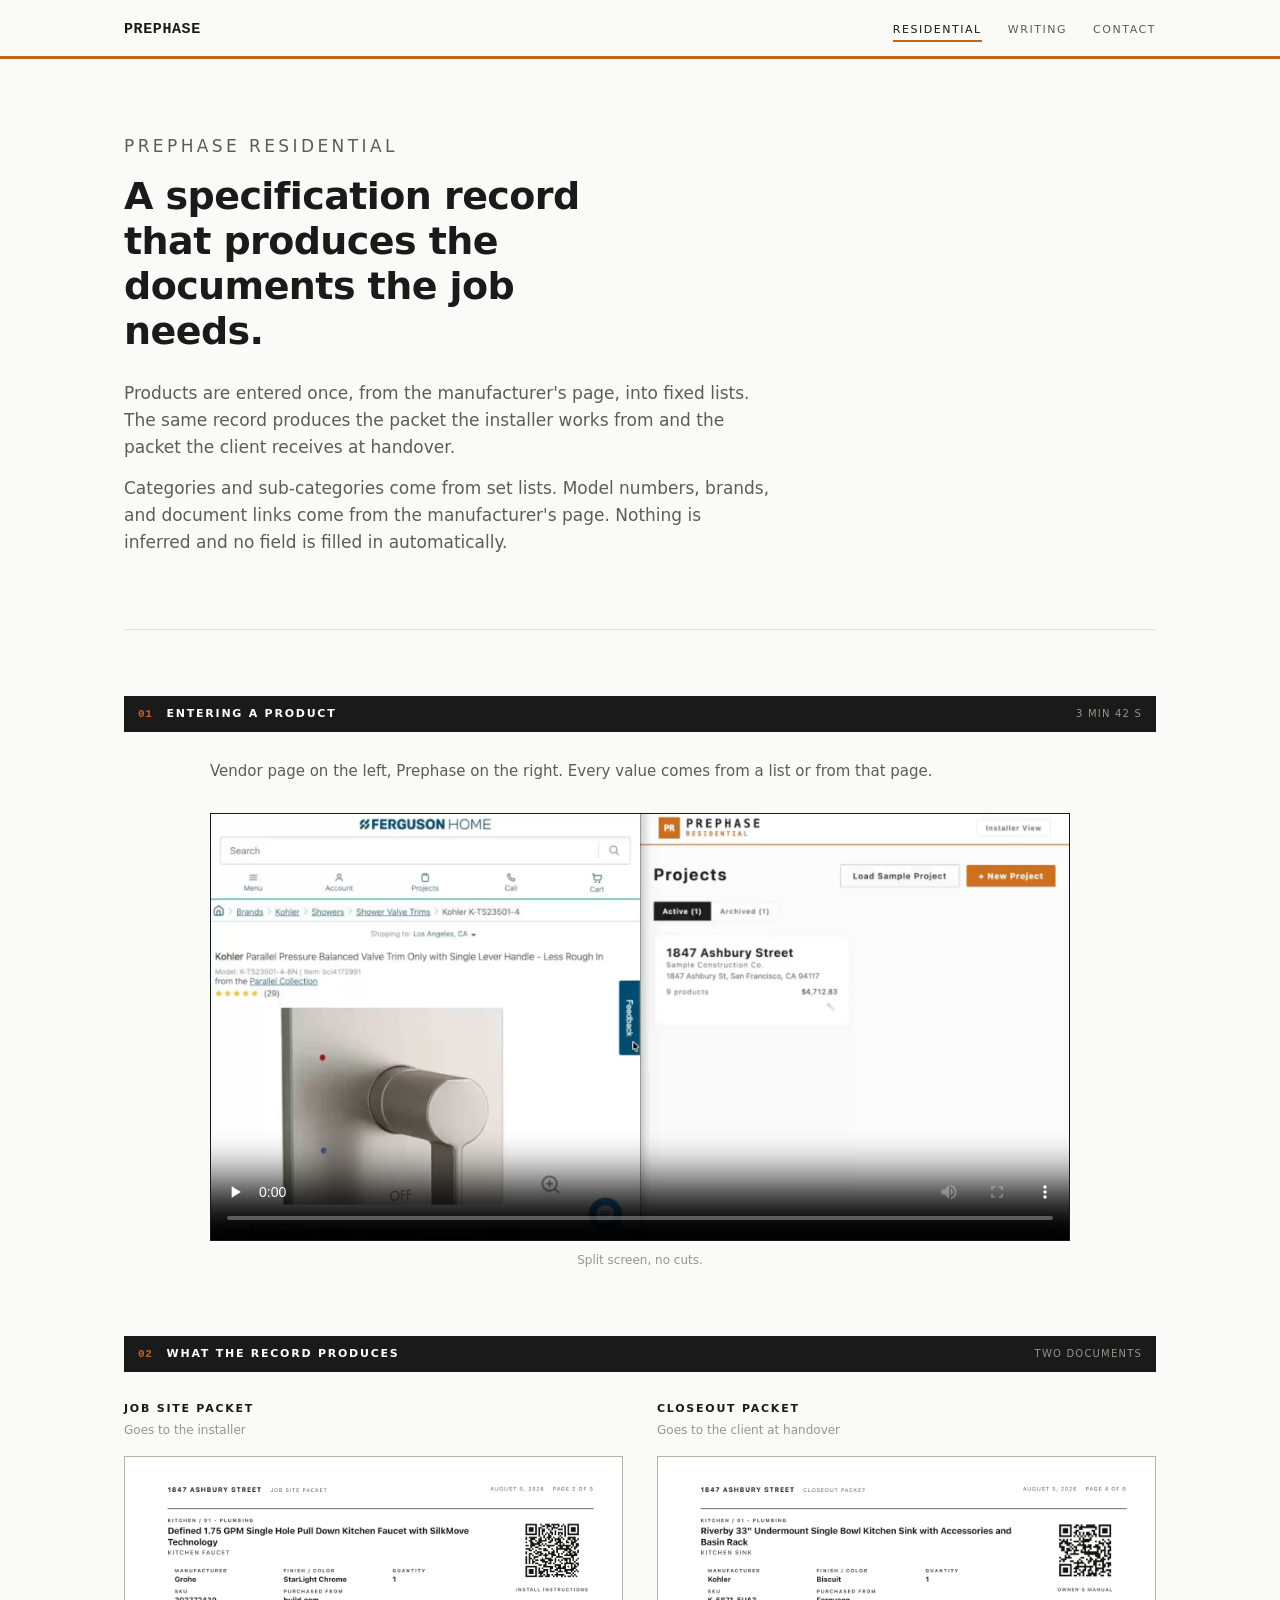
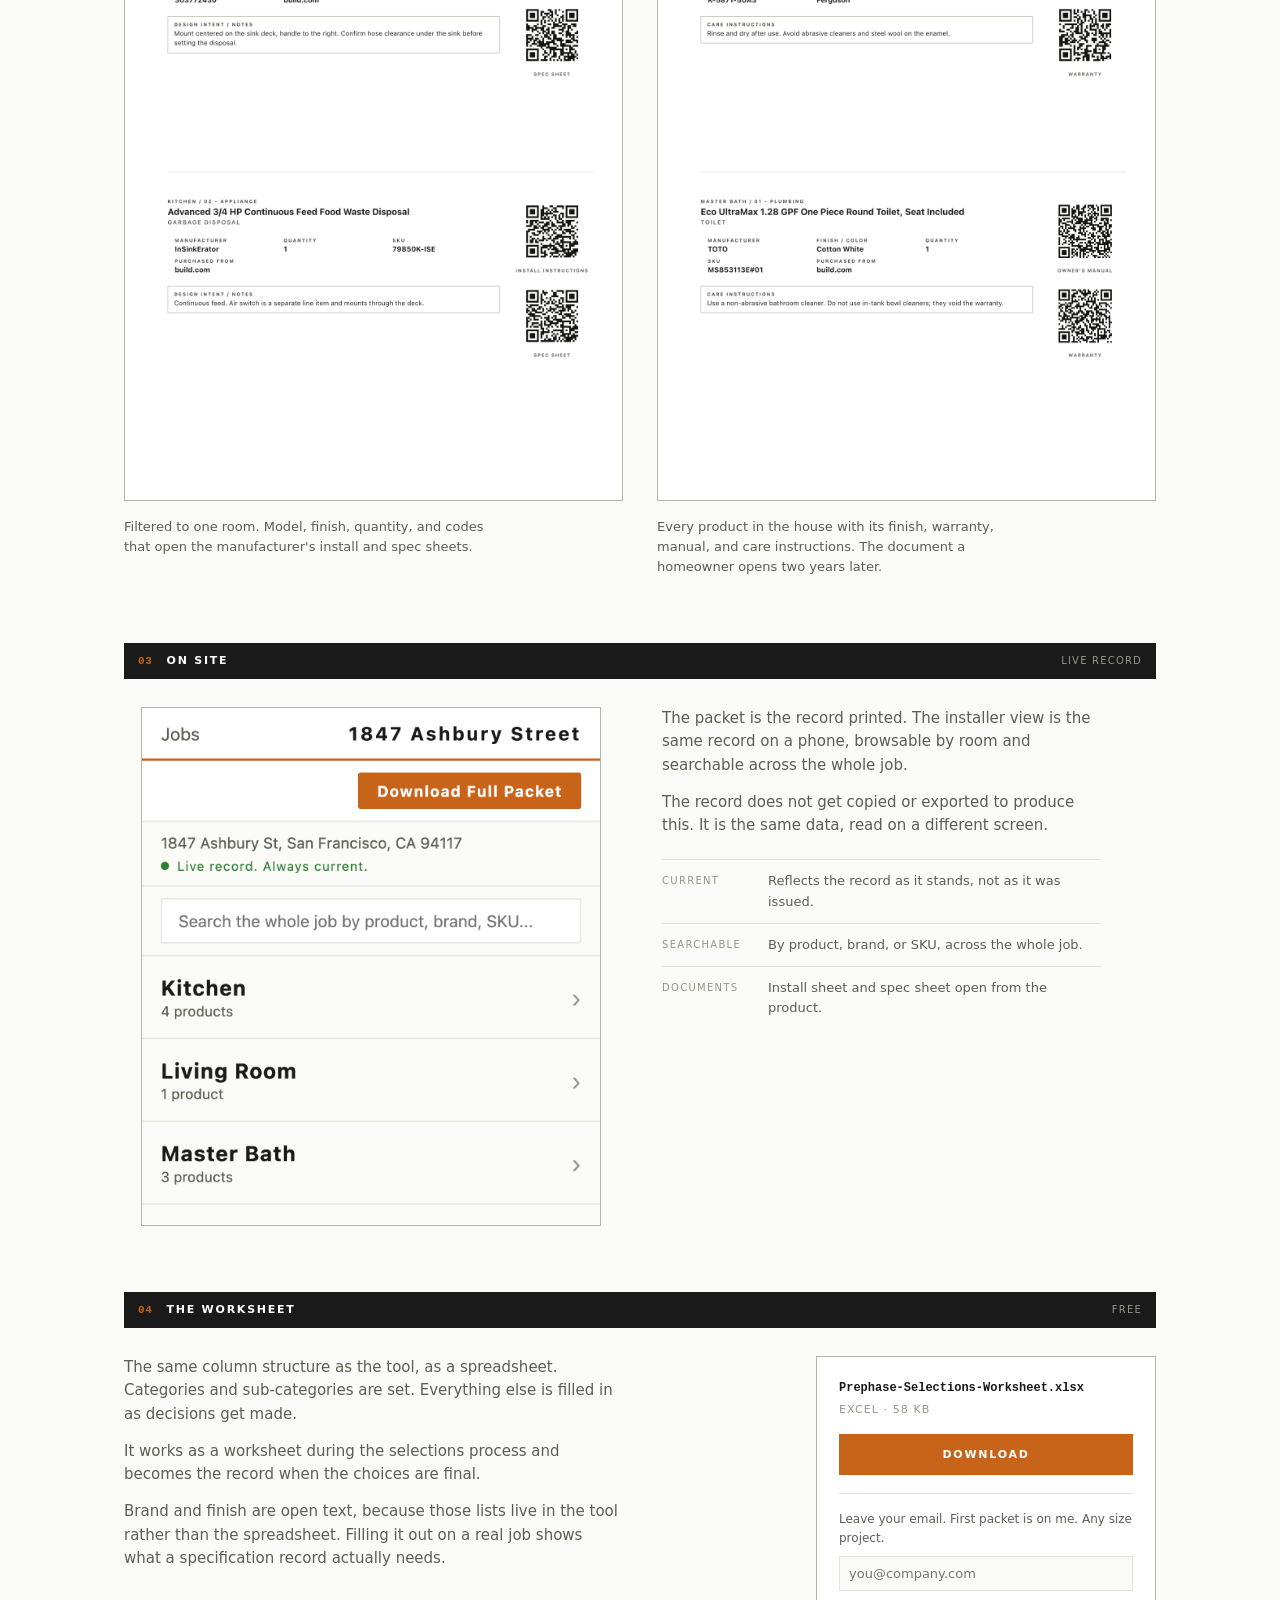
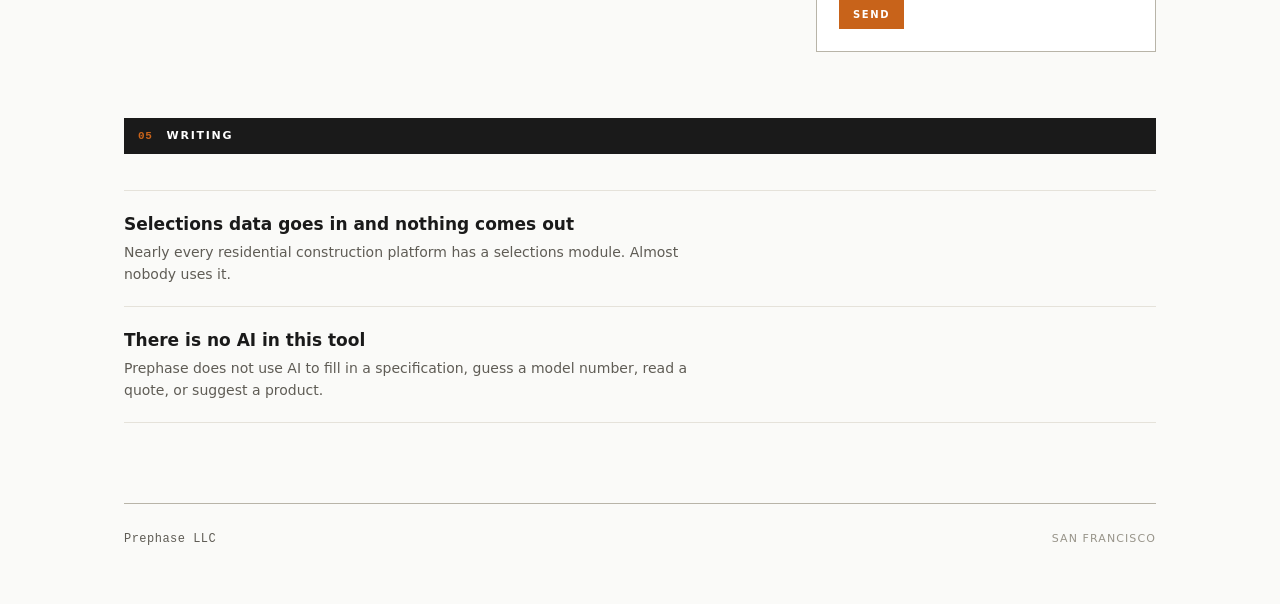
==== index.html @ 0ae1f34a "Add deploy check comment to verify Pages build pipeline" ====
<!DOCTYPE html>
<html lang="en">
<head>
<meta charset="utf-8">
<meta name="viewport" content="width=device-width, initial-scale=1">
<title>Prephase Residential</title>
<meta property="og:type" content="website">
<meta property="og:url" content="https://prephase.io/">
<meta property="og:title" content="Prephase Residential">
<meta property="og:description" content="A specification record that produces the documents the job needs.">
<meta property="og:image" content="https://prephase.io/files/prephase-og.png">
<meta name="twitter:card" content="summary_large_image">
<meta name="twitter:title" content="Prephase Residential">
<meta name="twitter:description" content="A specification record that produces the documents the job needs.">
<meta name="twitter:image" content="https://prephase.io/files/prephase-og.png">
<link rel="stylesheet" href="/style.css">
</head>
<body>

<header class="masthead">
  <div class="wrap">
    <a class="lockup" href="/">PREPHASE</a>
    <nav class="nav">
      <a href="/" class="on">Residential</a>
      <a href="/writing">Writing</a>
      <a href="/contact">Contact</a>
    </nav>
  </div>
</header>

<div class="wrap">

  <section class="statement">
    <p class="eyebrow">Prephase Residential</p>
    <h1>A specification record that produces the documents the job needs.</h1>
    <p>Products are entered once, from the manufacturer's page, into fixed lists. The same record produces the packet the installer works from and the packet the client receives at handover.</p>
    <p>Categories and sub-categories come from set lists. Model numbers, brands, and document links come from the manufacturer's page. Nothing is inferred and no field is filled in automatically.</p>
  </section>

  <div class="band"><span class="num">01</span><span class="nm">Entering a product</span><span class="rt">3 min 42 s</span></div>
  <div class="after-band">
    <p class="lede">Vendor page on the left, Prephase on the right. Every value comes from a list or from that page.</p>
    <video class="video" poster="/files/prephase-demo-poster-v2.png" preload="none" controls width="1920" height="924">
      <source src="/files/Prephase-Demo-Web-v2.mp4" type="video/mp4">
    </video>
    <div class="caption"><span>Split screen, no cuts.</span></div>
  </div>

  <div class="band"><span class="num">02</span><span class="nm">What the record produces</span><span class="rt">Two documents</span></div>
  <div class="after-band">
    <div class="packets">

      <div class="packet">
        <h3>Job Site Packet</h3>
        <p class="who">Goes to the installer</p>
        <img src="/files/prephase-preview-jobsite.png" alt="Job Site Packet preview">
        <p class="note">Filtered to one room. Model, finish, quantity, and codes that open the manufacturer's install and spec sheets.</p>
      </div>

      <div class="packet">
        <h3>Closeout Packet</h3>
        <p class="who">Goes to the client at handover</p>
        <img src="/files/prephase-preview-closeout.png" alt="Closeout Packet preview">
        <p class="note">Every product in the house with its finish, warranty, manual, and care instructions. The document a homeowner opens two years later.</p>
      </div>

    </div>
  </div>

  <div class="band"><span class="num">03</span><span class="nm">On site</span><span class="rt">Live record</span></div>
  <div class="after-band">
    <div class="installer">
      <div class="phone-crop">
        <img src="/files/phone-screen-example-v2.png" alt="Installer view on a phone" class="phone-shot">
      </div>
      <div class="note">
        <p>The packet is the record printed. The installer view is the same record on a phone, browsable by room and searchable across the whole job.</p>
        <p>The record does not get copied or exported to produce this. It is the same data, read on a different screen.</p>
        <ul class="pointlist">
          <li><span class="k">Current</span><span>Reflects the record as it stands, not as it was issued.</span></li>
          <li><span class="k">Searchable</span><span>By product, brand, or SKU, across the whole job.</span></li>
          <li><span class="k">Documents</span><span>Install sheet and spec sheet open from the product.</span></li>
        </ul>
      </div>
    </div>
  </div>

  <div class="band"><span class="num">04</span><span class="nm">The worksheet</span><span class="rt">Free</span></div>
  <div class="after-band">
    <div class="sheet-block">
      <div class="sheet-copy">
        <p>The same column structure as the tool, as a spreadsheet. Categories and sub-categories are set. Everything else is filled in as decisions get made.</p>
        <p>It works as a worksheet during the selections process and becomes the record when the choices are final.</p>
        <p>Brand and finish are open text, because those lists live in the tool rather than the spreadsheet. Filling it out on a real job shows what a specification record actually needs.</p>
      </div>
      <div class="dl">
        <div class="fn">Prephase-Selections-Worksheet.xlsx</div>
        <div class="fs">Excel &middot; 58 KB</div>
        <a class="btn" href="/files/Prephase-Selections-Worksheet.xlsx" download data-goatcounter-click="worksheet-download">Download</a>
        <div class="after">
          Leave your email. First packet is on me. Any size project.
          <form id="worksheet-form" action="https://formspree.io/f/mwleplrb" method="POST">
            <input type="email" name="email" placeholder="you@company.com" required>
            <input type="hidden" name="_subject" value="Prephase worksheet signup">
            <button type="submit" class="btn btn-sm">Send</button>
          </form>
        </div>
      </div>
    </div>
  </div>

  <div class="band"><span class="num">05</span><span class="nm">Writing</span></div>
  <div class="after-band writing">
    <a class="wr" href="/selections">
      <h4>Selections data goes in and nothing comes out</h4>
      <p>Nearly every residential construction platform has a selections module. Almost nobody uses it.</p>
    </a>
    <a class="wr" href="/no-ai">
      <h4>There is no AI in this tool</h4>
      <p>Prephase does not use AI to fill in a specification, guess a model number, read a quote, or suggest a product.</p>
    </a>
  </div>

  <footer>
    <span class="lk">Prephase LLC</span>
    <span>San Francisco</span>
  </footer>

</div>
<script>
(function(){
  var form = document.getElementById('worksheet-form');
  if(!form) return;
  var panel = form.parentNode;
  form.addEventListener('submit', function(e){
    e.preventDefault();
    fetch(form.action, {
      method: 'POST',
      body: new FormData(form),
      headers: { 'Accept': 'application/json' }
    }).then(function(res){
      panel.innerHTML = res.ok
        ? '<p>You\'re all set. Keep an eye on your inbox. I\'ll be in touch shortly.</p>'
        : '<p>That did not go through. The address is cmurphy@prephase.io.</p>';
    }).catch(function(){
      panel.innerHTML = '<p>That did not go through. The address is cmurphy@prephase.io.</p>';
    });
  });
})();
</script>
<script data-goatcounter="https://prephase.goatcounter.com/count" async src="//gc.zgo.at/count.js"></script>
<!-- deploy check 2026-08-09 -->
</body>

</html>
---- style.css ----
/* Prephase — shared stylesheet
   Tokens per design-brief.md */

:root{
  --page:#FAFAF8;
  --white:#FFFFFF;
  --ink:#1A1A1A;
  --inkMid:#5F5C55;
  --inkDim:#98948A;
  --rule:#E5E2DA;
  --ruleDark:#B8B4A8;
  --alt:#F4F2EC;
  --altWarm:#FBF6EE;
  --orange:#C8631A;
  --orangeDim:#A85214;
  --green:#2E7D32;
  --red:#C62828;
  --redTint:#FBEAEA;
  --sans:system-ui,-apple-system,'Segoe UI',Roboto,Helvetica,Arial,sans-serif;
  --mono:ui-monospace,'SF Mono',Menlo,Consolas,monospace;
}
*{box-sizing:border-box}
html,body{margin:0;padding:0}
body{
  background:var(--page);
  color:var(--ink);
  font-family:var(--sans);
  font-size:16px;
  line-height:1.55;
  -webkit-font-smoothing:antialiased;
}
.wrap{max-width:1080px;margin:0 auto;padding:0 24px}

/* ---------- header ---------- */
.masthead{
  background:var(--page);
  border-bottom:3px solid var(--orange);
  position:sticky;top:0;z-index:20;
}
.masthead .wrap{
  display:flex;align-items:baseline;justify-content:space-between;
  padding-top:18px;padding-bottom:14px;
}
.lockup{
  font-family:var(--mono);
  font-size:15px;font-weight:700;letter-spacing:0.04em;
  color:var(--ink);text-decoration:none;
}
.nav{display:flex;gap:26px}
.nav a{
  font-size:11px;text-transform:uppercase;letter-spacing:0.14em;
  color:var(--inkMid);text-decoration:none;padding-bottom:2px;
}
.nav a.on{color:var(--ink);border-bottom:2px solid var(--orange)}
.nav a:hover{color:var(--ink)}

/* ---------- statement ---------- */
.statement{padding:74px 0 58px;border-bottom:1px solid var(--rule)}
.eyebrow{
  font-size:10px;text-transform:uppercase;letter-spacing:0.2em;
  color:var(--inkDim);margin:0 0 22px;
}
.statement h1{
  font-size:38px;line-height:1.18;font-weight:700;
  letter-spacing:-0.015em;margin:0 0 26px;max-width:19ch;
}
.statement p{
  font-size:17px;line-height:1.6;color:var(--inkMid);
  max-width:60ch;margin:0 0 14px;
}
.statement p strong{color:var(--ink);font-weight:600}

/* ---------- section band ---------- */
.band{
  background:var(--ink);color:var(--white);
  display:flex;align-items:baseline;gap:14px;
  padding:9px 14px;margin:66px 0 0;
}
.band .num{
  font-family:var(--mono);font-size:11px;font-weight:700;
  color:var(--orange);letter-spacing:0.06em;
}
.band .nm{
  font-size:11px;text-transform:uppercase;letter-spacing:0.16em;font-weight:600;
}
.band .rt{
  margin-left:auto;font-size:10px;letter-spacing:0.12em;
  text-transform:uppercase;color:var(--inkDim);
}
.after-band{padding-top:28px}
.lede{font-size:15px;color:var(--inkMid);max-width:860px;margin:0 auto 30px}

/* ---------- video ---------- */
.video{
  background:transparent;border:1px solid var(--ink);
  width:100%;max-width:860px;height:auto;
  display:block;margin:0 auto;
}
.caption{
  font-size:12px;color:var(--inkDim);
  text-align:center;max-width:860px;margin:10px auto 0;
}

/* ---------- packets ---------- */
.packets{display:grid;grid-template-columns:1fr 1fr;gap:34px}
.packet h3{
  font-size:11px;text-transform:uppercase;letter-spacing:0.16em;
  margin:0 0 4px;font-weight:600;
}
.packet .who{font-size:12px;color:var(--inkDim);margin:0 0 16px}
.packet .note{font-size:13px;color:var(--inkMid);margin:16px 0 0;max-width:44ch}
.packet img{
  display:block;width:100%;
  border:1px solid var(--ruleDark);
}

/* ---------- installer ---------- */
.installer{display:grid;grid-template-columns:1fr 1fr;gap:44px;align-items:start}
.phone-crop{
  aspect-ratio:1170/1320;overflow:hidden;max-width:460px;
  border:1px solid var(--ruleDark);display:block;margin:0 auto;
}
.phone-shot{
  display:block;width:100%;
  object-fit:cover;object-position:top;
  border:none;
}
.installer .note{font-size:15px;color:var(--inkMid);max-width:46ch}
.installer .note p{margin:0 0 14px}
.pointlist{list-style:none;margin:22px 0 0;padding:0}
.pointlist li{
  padding:11px 0;border-top:1px solid var(--rule);
  display:flex;gap:14px;font-size:13px;
}
.pointlist .k{
  flex:0 0 92px;font-size:10px;text-transform:uppercase;letter-spacing:0.13em;
  color:var(--inkDim);padding-top:2px;
}

/* ---------- worksheet ---------- */
.sheet-block{display:grid;grid-template-columns:1fr 340px;gap:44px;align-items:start}
.sheet-copy p{font-size:15px;color:var(--inkMid);max-width:52ch;margin:0 0 14px}
.dl{
  background:var(--white);border:1px solid var(--ruleDark);padding:22px;
}
.dl .fn{
  font-family:var(--mono);font-size:12px;font-weight:600;margin-bottom:3px;
}
.dl .fs{font-size:11px;color:var(--inkDim);letter-spacing:0.1em;text-transform:uppercase;margin-bottom:16px}
.btn{
  display:block;width:100%;background:var(--orange);color:#fff;border:0;
  padding:12px;font-family:var(--sans);font-size:11px;font-weight:700;
  letter-spacing:0.16em;text-transform:uppercase;cursor:pointer;text-align:center;
  text-decoration:none;
}
.btn-sm{
  width:auto;display:inline-block;
  padding:9px 14px;font-size:10px;margin-top:9px;
}
.dl .after{
  margin-top:18px;padding-top:16px;border-top:1px solid var(--rule);
  font-size:12px;color:var(--inkMid);
}
.dl input[type="email"]{
  width:100%;margin-top:9px;padding:9px;border:1px solid var(--rule);
  background:var(--page);font-family:var(--sans);font-size:13px;color:var(--ink);
}

/* ---------- writing ---------- */
.writing{margin-top:8px}
.wr{
  display:block;text-decoration:none;color:inherit;
  padding:20px 0;border-top:1px solid var(--rule);
}
.wr:last-of-type{border-bottom:1px solid var(--rule)}
.wr h4{font-size:17px;margin:0 0 5px;font-weight:600}
.wr:hover h4{color:var(--orange)}
.wr p{font-size:14px;color:var(--inkMid);margin:0;max-width:64ch}

/* ---------- footer ---------- */
footer{
  margin-top:80px;border-top:1px solid var(--ruleDark);
  padding:26px 0 60px;
  display:flex;justify-content:space-between;align-items:baseline;
  font-size:11px;color:var(--inkDim);letter-spacing:0.1em;text-transform:uppercase;
}
footer .lk{font-family:var(--mono);color:var(--inkMid);letter-spacing:0.04em;text-transform:none;font-size:12px}

@media (max-width:760px){
  .statement{padding:48px 0 40px}
  .statement h1{font-size:29px}
  .packets{grid-template-columns:1fr;gap:40px}
  .installer{grid-template-columns:1fr;gap:30px}
  .phone-crop{max-width:300px}
  .sheet-block{grid-template-columns:1fr;gap:26px}
  .nav{gap:18px}
  .band{margin-top:50px}
}

/* ---------- long-form article pages (/selections, /no-ai, /writing) ---------- */
main{
  padding:1.75rem 1.25rem 3rem;
}

article{
  max-width:68ch;
  margin:0 auto;
}

main h1{
  font-size:1.5rem;
  line-height:1.35;
  font-weight:700;
  color:var(--ink);
  margin:0 0 1.25rem;
  letter-spacing:normal;
  max-width:none;
}

main h2{
  font-size:1.125rem;
  line-height:1.4;
  font-weight:700;
  color:var(--ink);
  margin:2rem 0 1rem;
  padding-top:1.5rem;
  border-top:1px solid var(--rule);
}

main p{
  font-size:1.0625rem;
  line-height:1.7;
  color:var(--ink);
  margin:0 0 1.1rem;
  max-width:none;
}

main hr{
  border:none;
  border-top:1px solid var(--ruleDark);
  margin:2rem 0;
}

article a{
  color:var(--orange);
  text-decoration:underline;
}

article a:hover{
  color:var(--orangeDim);
}

@media (min-width:640px){
  main p{
    font-size:1.125rem;
  }
}
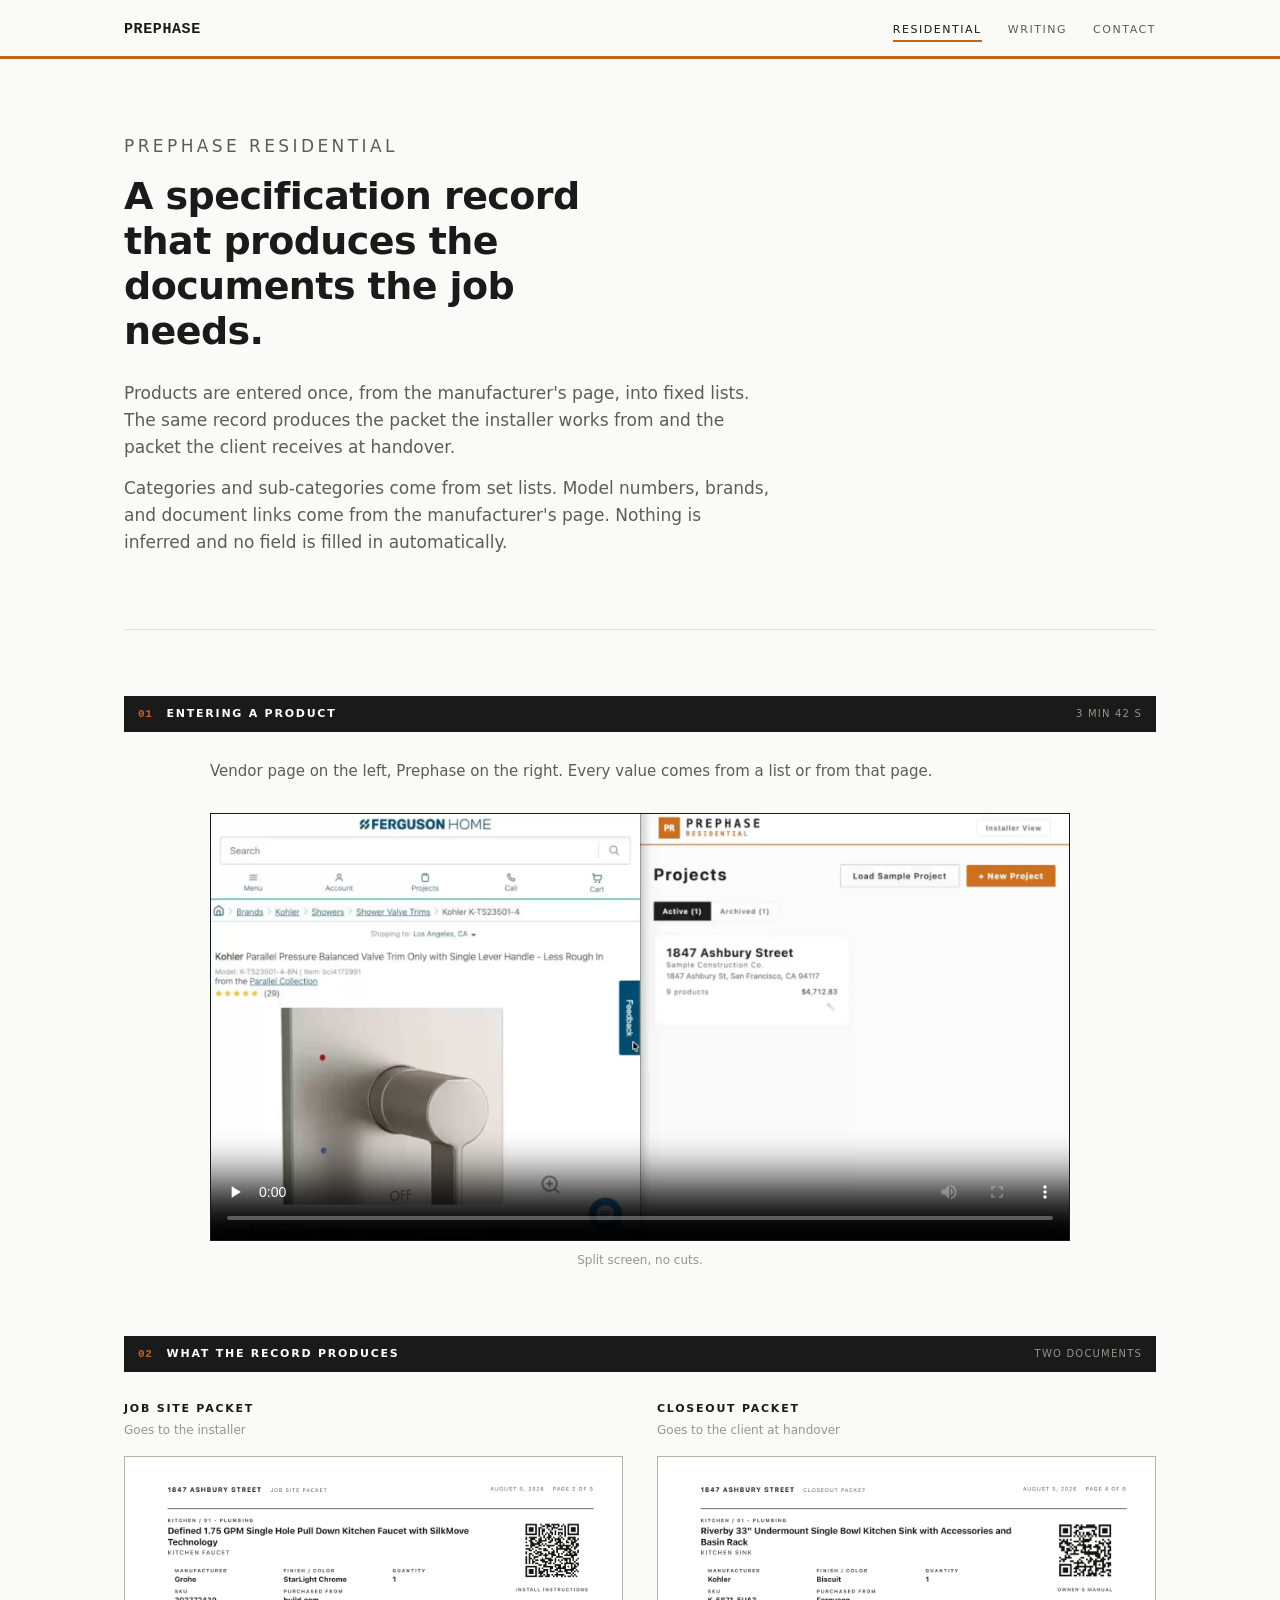
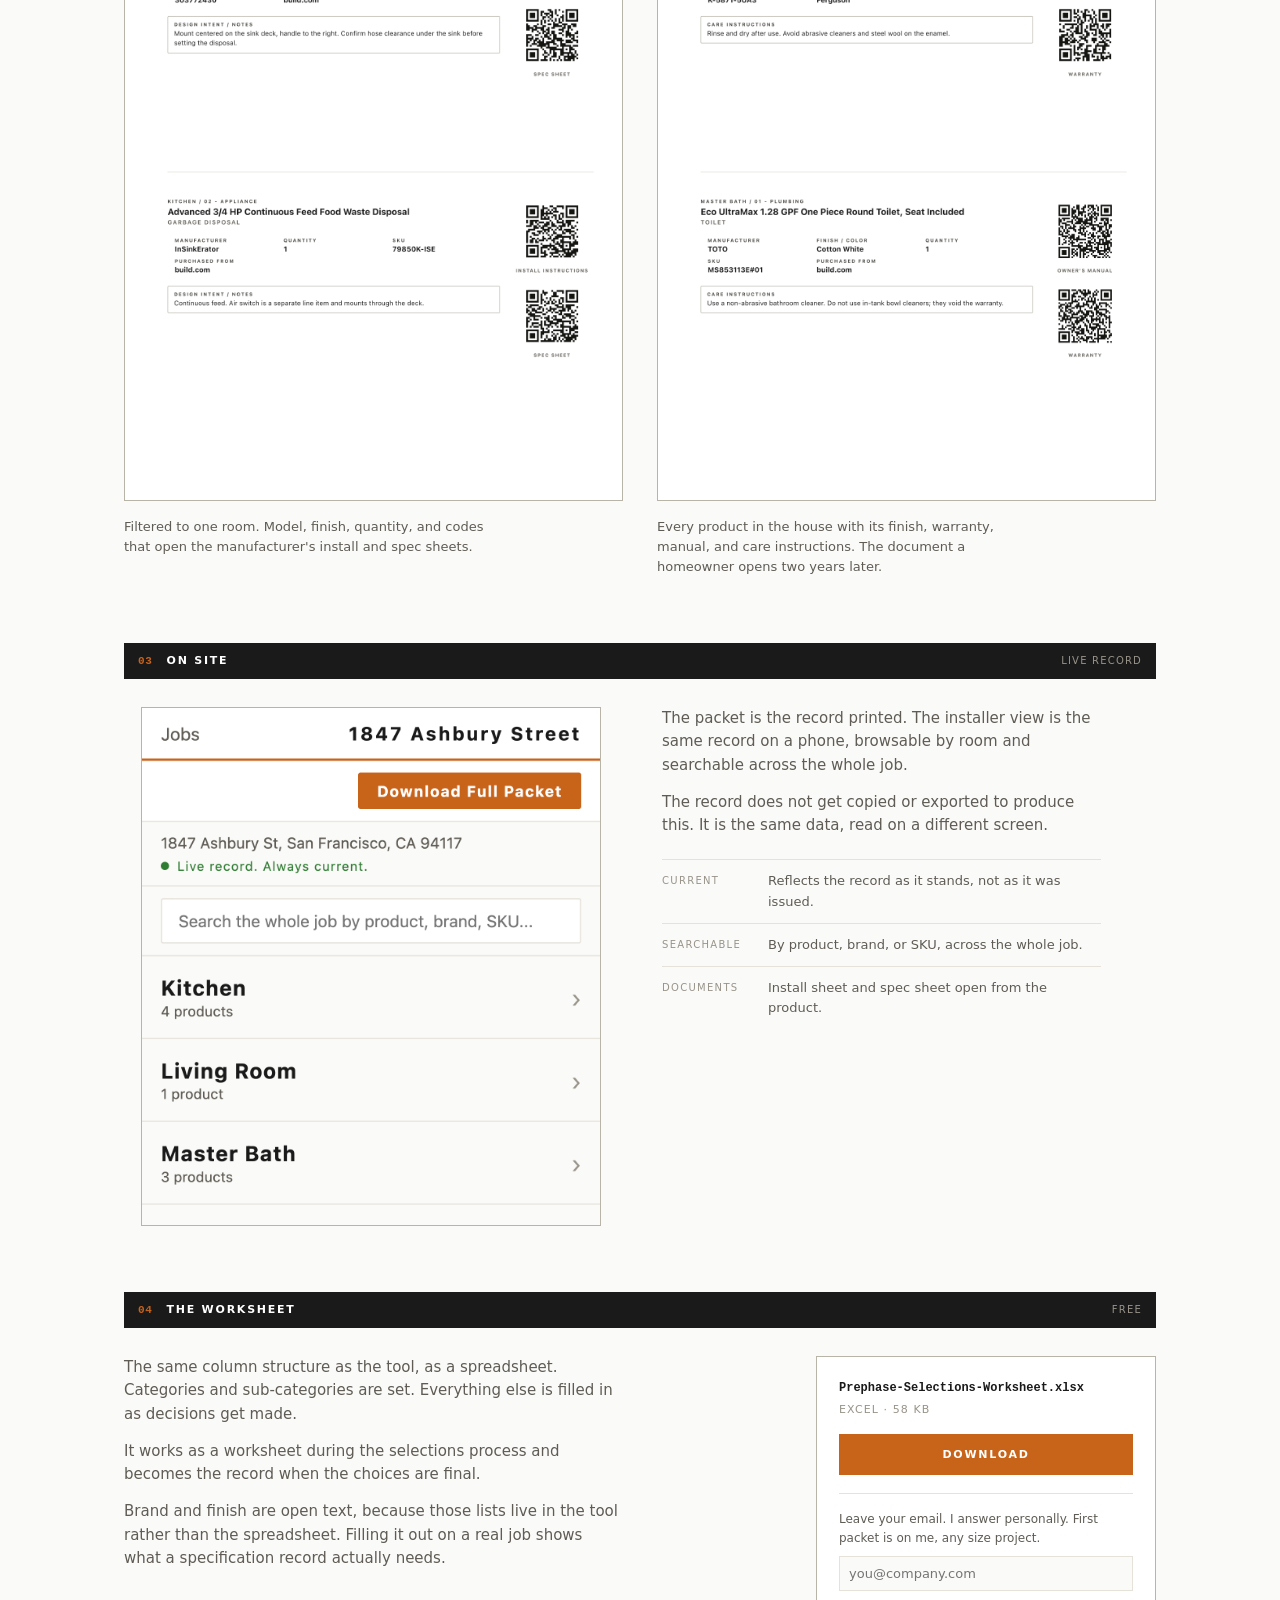
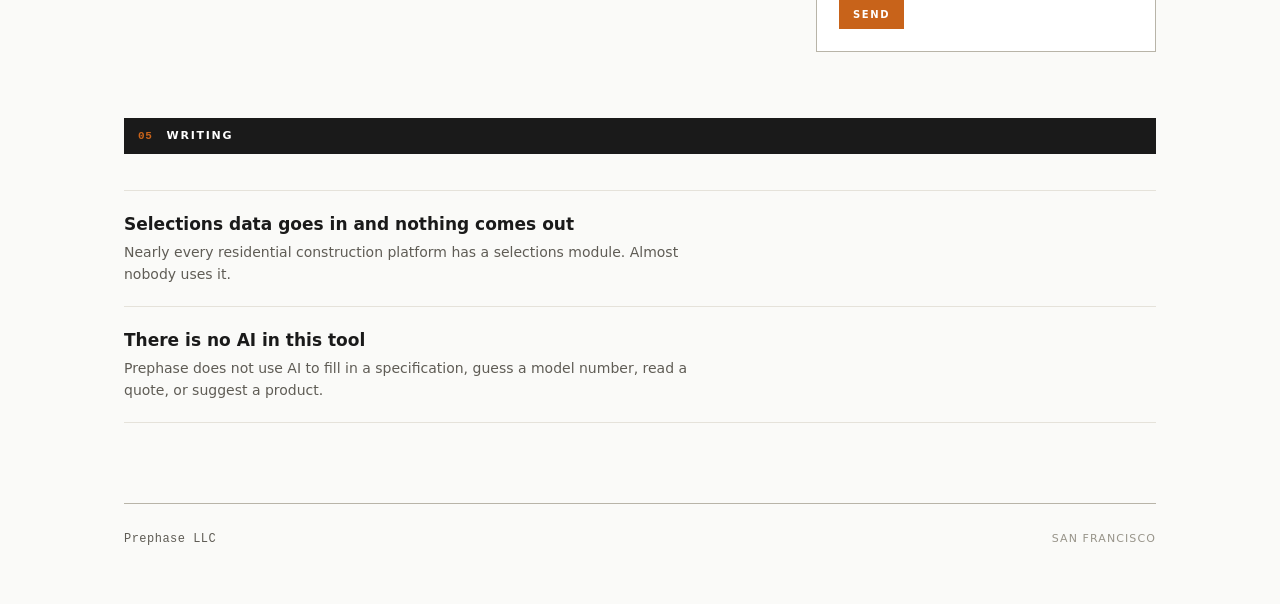
==== commit c3f00aa4: "Clarify that a person answers the form" ====
--- a/index.html
+++ b/index.html
@@ -3,7 +3,8 @@
 <head>
 <meta charset="utf-8">
 <meta name="viewport" content="width=device-width, initial-scale=1">
-<title>Prephase Residential</title>
+<title>Prephase | Residential Construction Selections and Specification Records</title>
+<meta name="description" content="Specification records for residential construction. Clear job site packets for installers and closeout packets for clients. Free worksheet to start.">
 <meta property="og:type" content="website">
 <meta property="og:url" content="https://prephase.io/">
 <meta property="og:title" content="Prephase Residential">
@@ -14,6 +15,16 @@
 <meta name="twitter:description" content="A specification record that produces the documents the job needs.">
 <meta name="twitter:image" content="https://prephase.io/files/prephase-og.png">
 <link rel="stylesheet" href="/style.css">
+<script type="application/ld+json">
+{
+  "@context": "https://schema.org",
+  "@type": "SoftwareApplication",
+  "name": "Prephase",
+  "applicationCategory": "BusinessApplication",
+  "url": "https://prephase.io",
+  "description": "Specification records for residential construction. Clear job site packets for installers and closeout packets for clients. Free worksheet to start."
+}
+</script>
 </head>
 <body>
 
@@ -98,7 +109,7 @@
         <div class="fs">Excel &middot; 58 KB</div>
         <a class="btn" href="/files/Prephase-Selections-Worksheet.xlsx" download data-goatcounter-click="worksheet-download">Download</a>
         <div class="after">
-          Leave your email. First packet is on me. Any size project.
+          Leave your email. I answer personally. First packet is on me, any size project.
           <form id="worksheet-form" action="https://formspree.io/f/mwleplrb" method="POST">
             <input type="email" name="email" placeholder="you@company.com" required>
             <input type="hidden" name="_subject" value="Prephase worksheet signup">
@@ -140,7 +151,7 @@
       headers: { 'Accept': 'application/json' }
     }).then(function(res){
       panel.innerHTML = res.ok
-        ? '<p>You\'re all set. Keep an eye on your inbox. I\'ll be in touch shortly.</p>'
+        ? '<p>You\'re all set. I\'ll be in touch shortly. - Cody</p>'
         : '<p>That did not go through. The address is cmurphy@prephase.io.</p>';
     }).catch(function(){
       panel.innerHTML = '<p>That did not go through. The address is cmurphy@prephase.io.</p>';
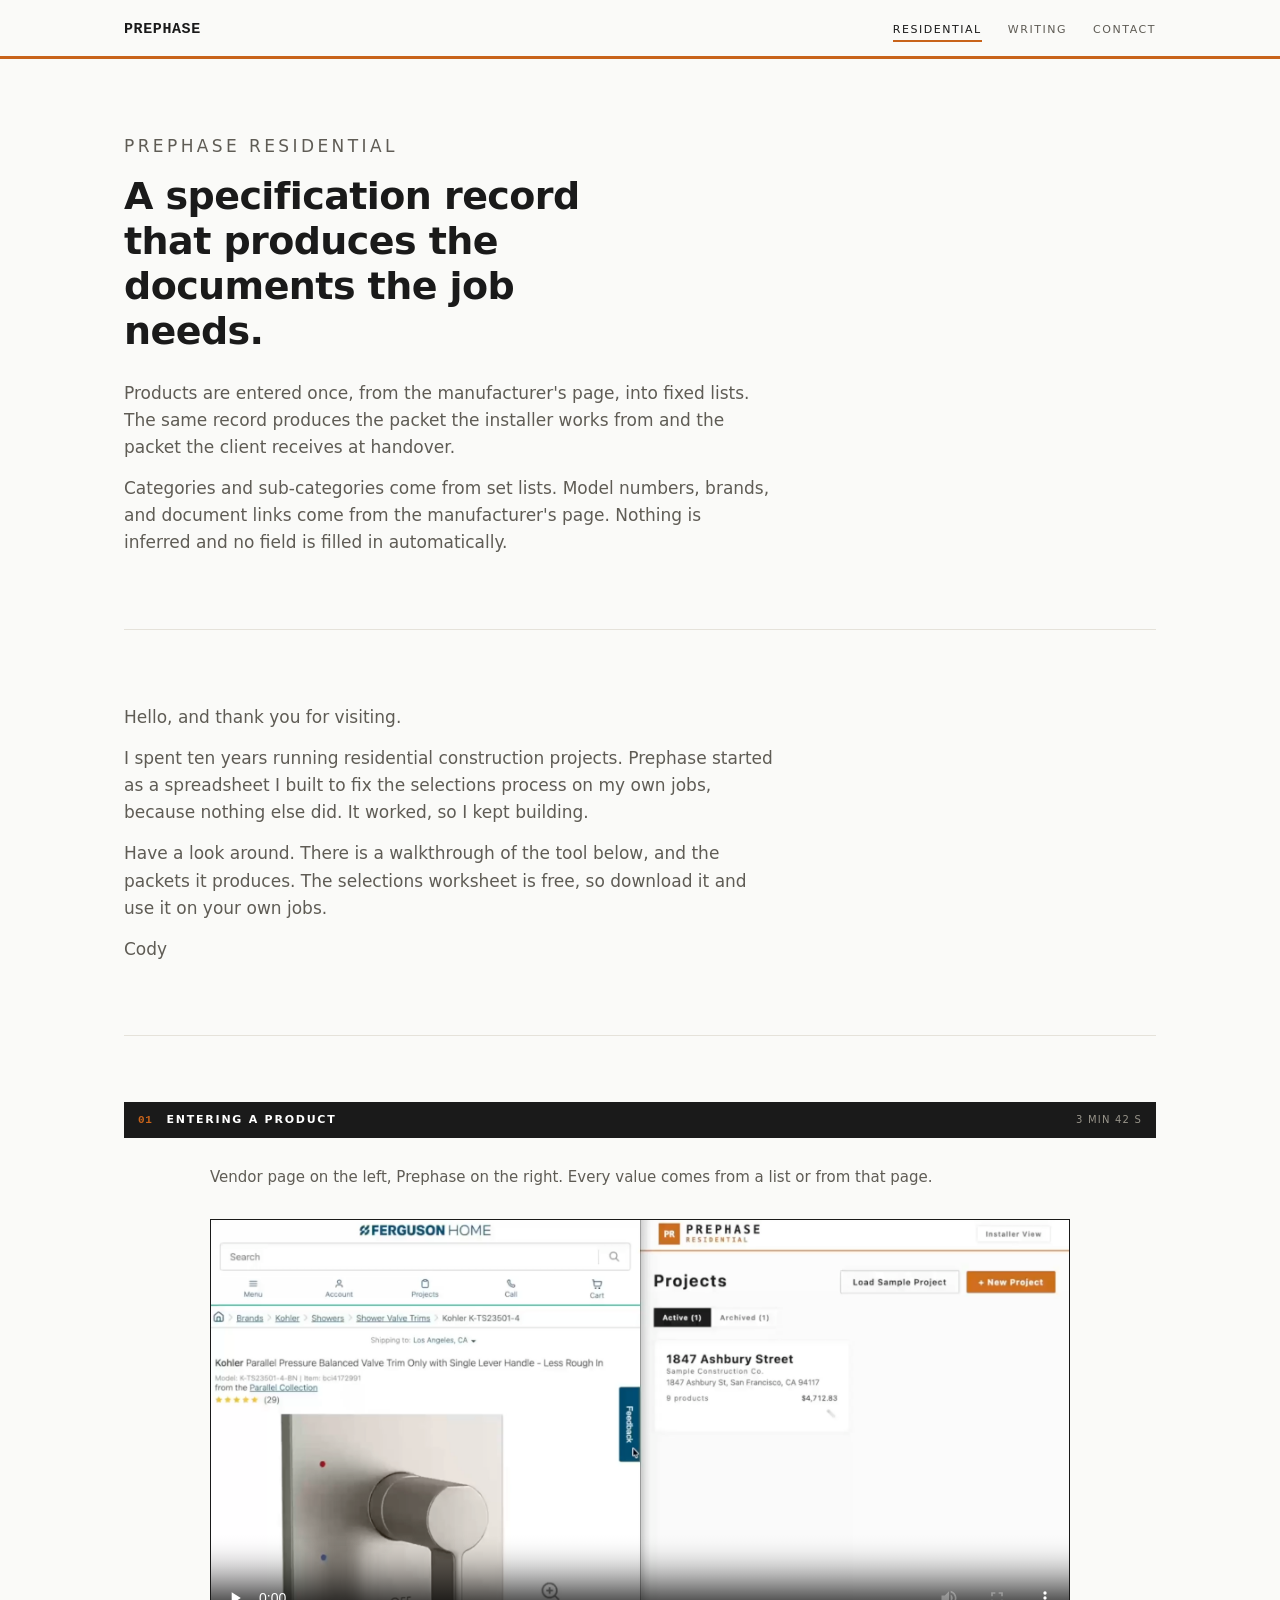
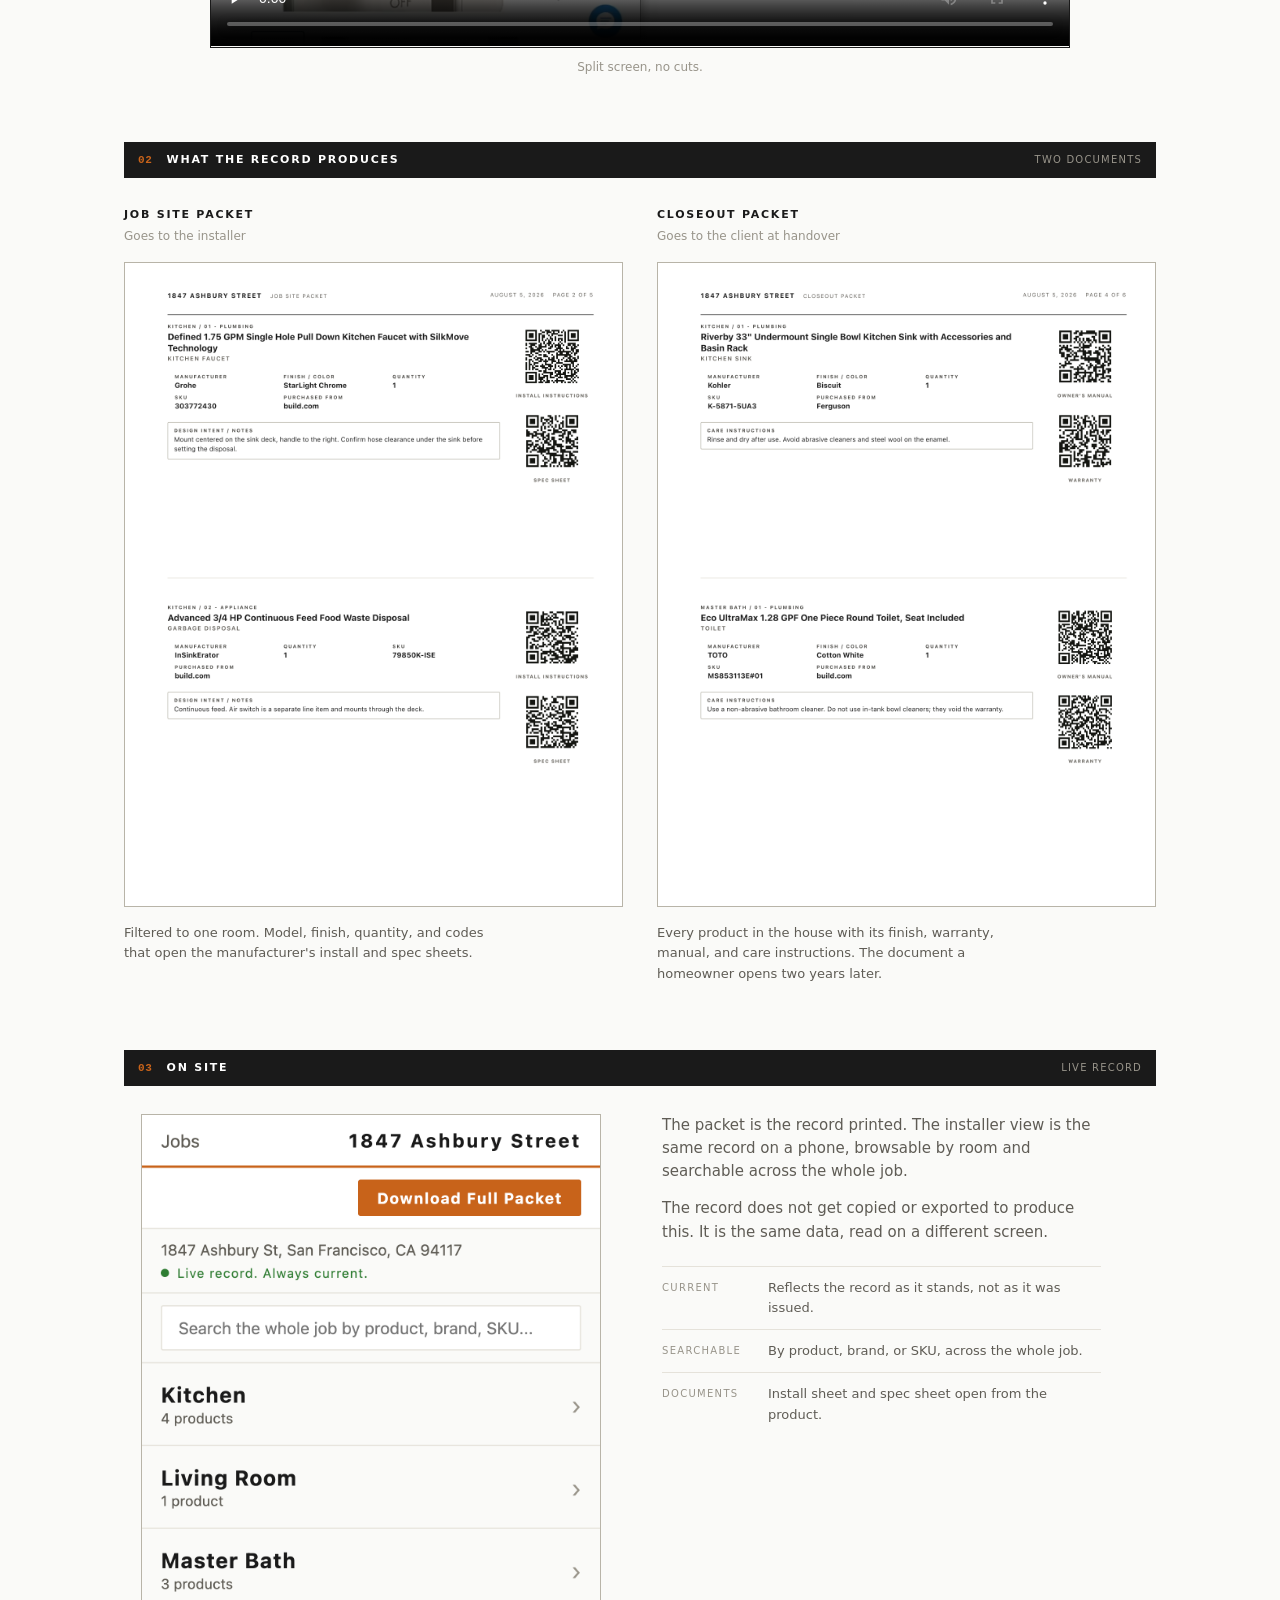
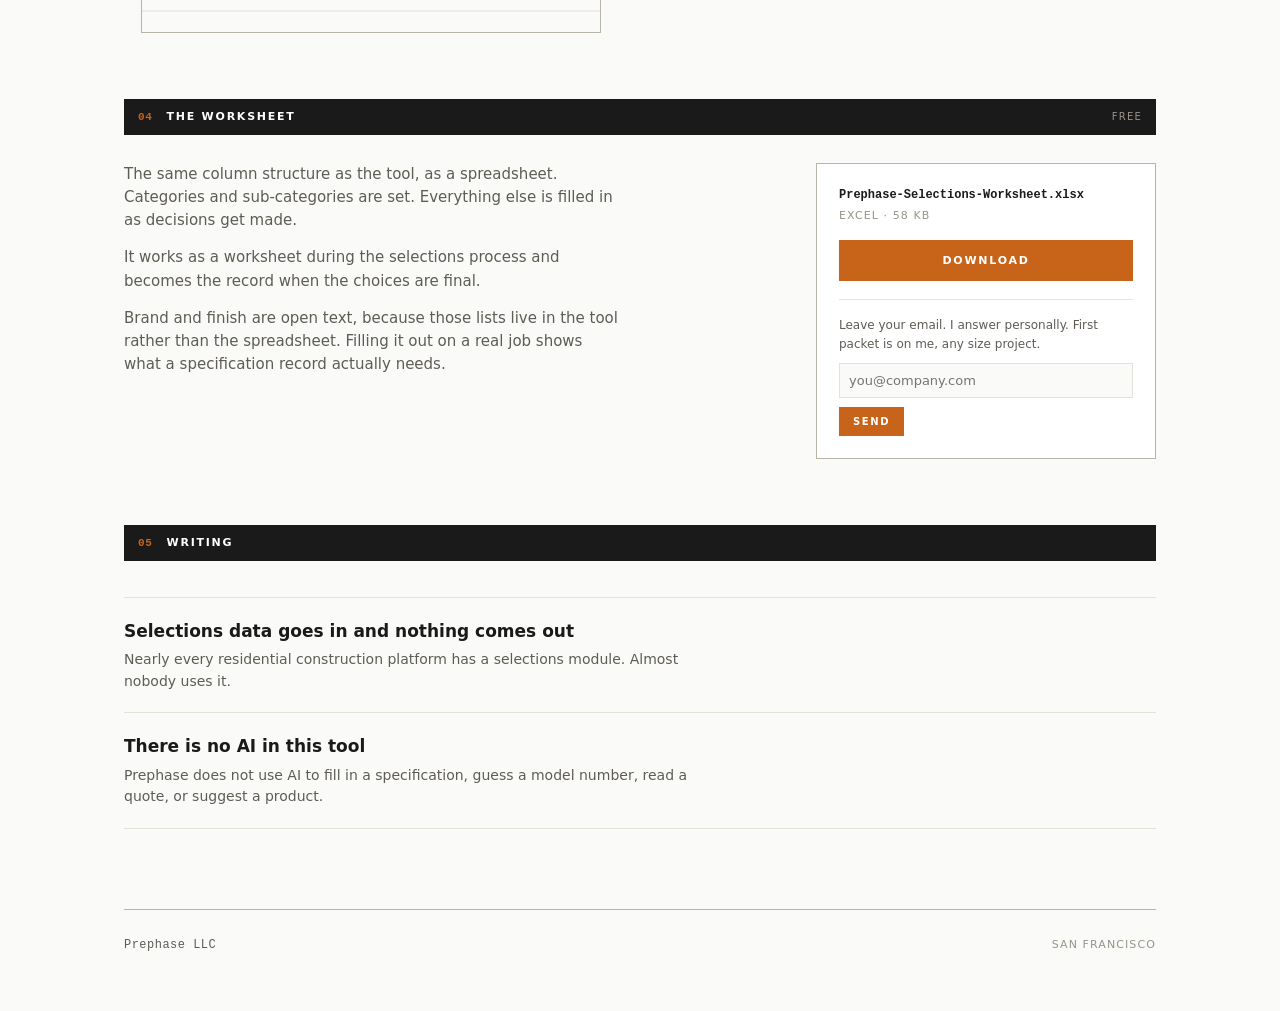
==== commit eedb81bd: "Add introductory note above section 01" ====
--- a/index.html
+++ b/index.html
@@ -46,6 +46,13 @@
     <h1>A specification record that produces the documents the job needs.</h1>
     <p>Products are entered once, from the manufacturer's page, into fixed lists. The same record produces the packet the installer works from and the packet the client receives at handover.</p>
     <p>Categories and sub-categories come from set lists. Model numbers, brands, and document links come from the manufacturer's page. Nothing is inferred and no field is filled in automatically.</p>
+  </section>
+
+  <section class="statement">
+    <p>Hello, and thank you for visiting.</p>
+    <p>I spent ten years running residential construction projects. Prephase started as a spreadsheet I built to fix the selections process on my own jobs, because nothing else did. It worked, so I kept building.</p>
+    <p>Have a look around. There is a walkthrough of the tool below, and the packets it produces. The selections worksheet is free, so download it and use it on your own jobs.</p>
+    <p>Cody</p>
   </section>
 
   <div class="band"><span class="num">01</span><span class="nm">Entering a product</span><span class="rt">3 min 42 s</span></div>
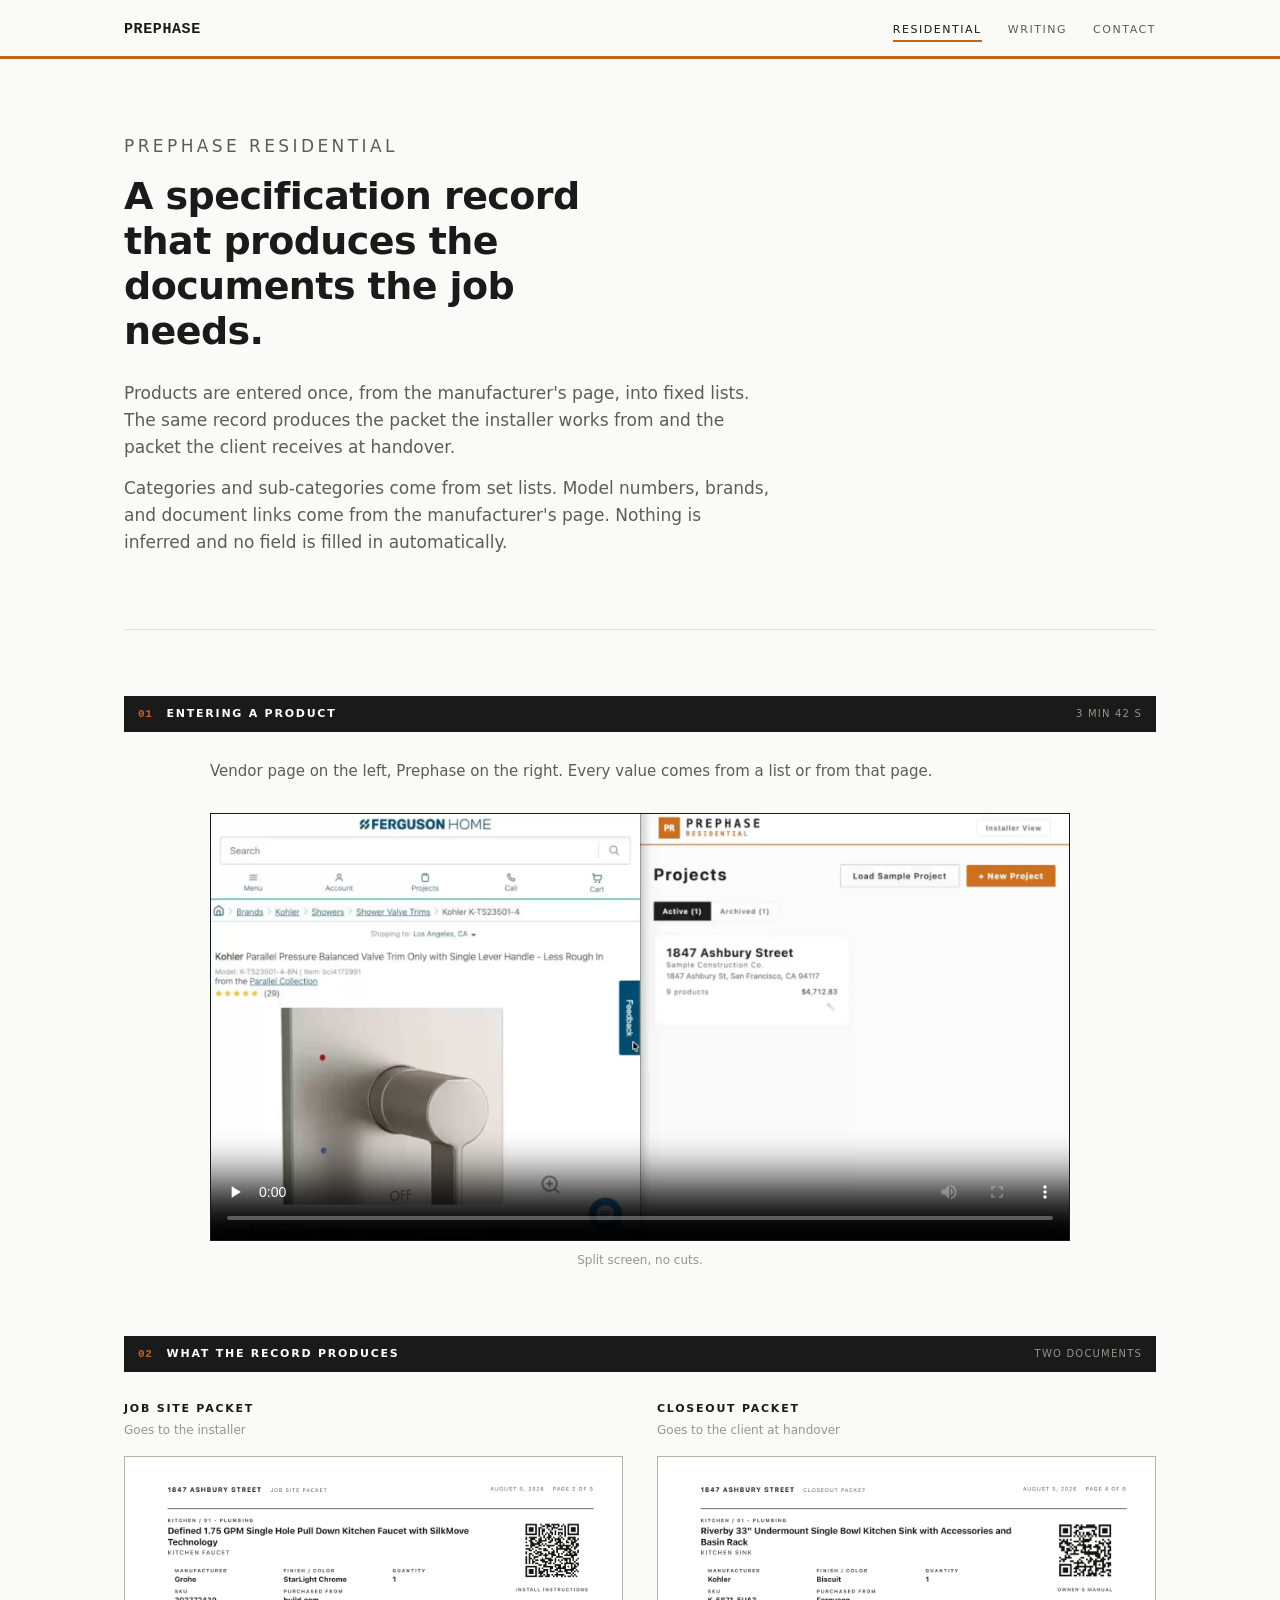
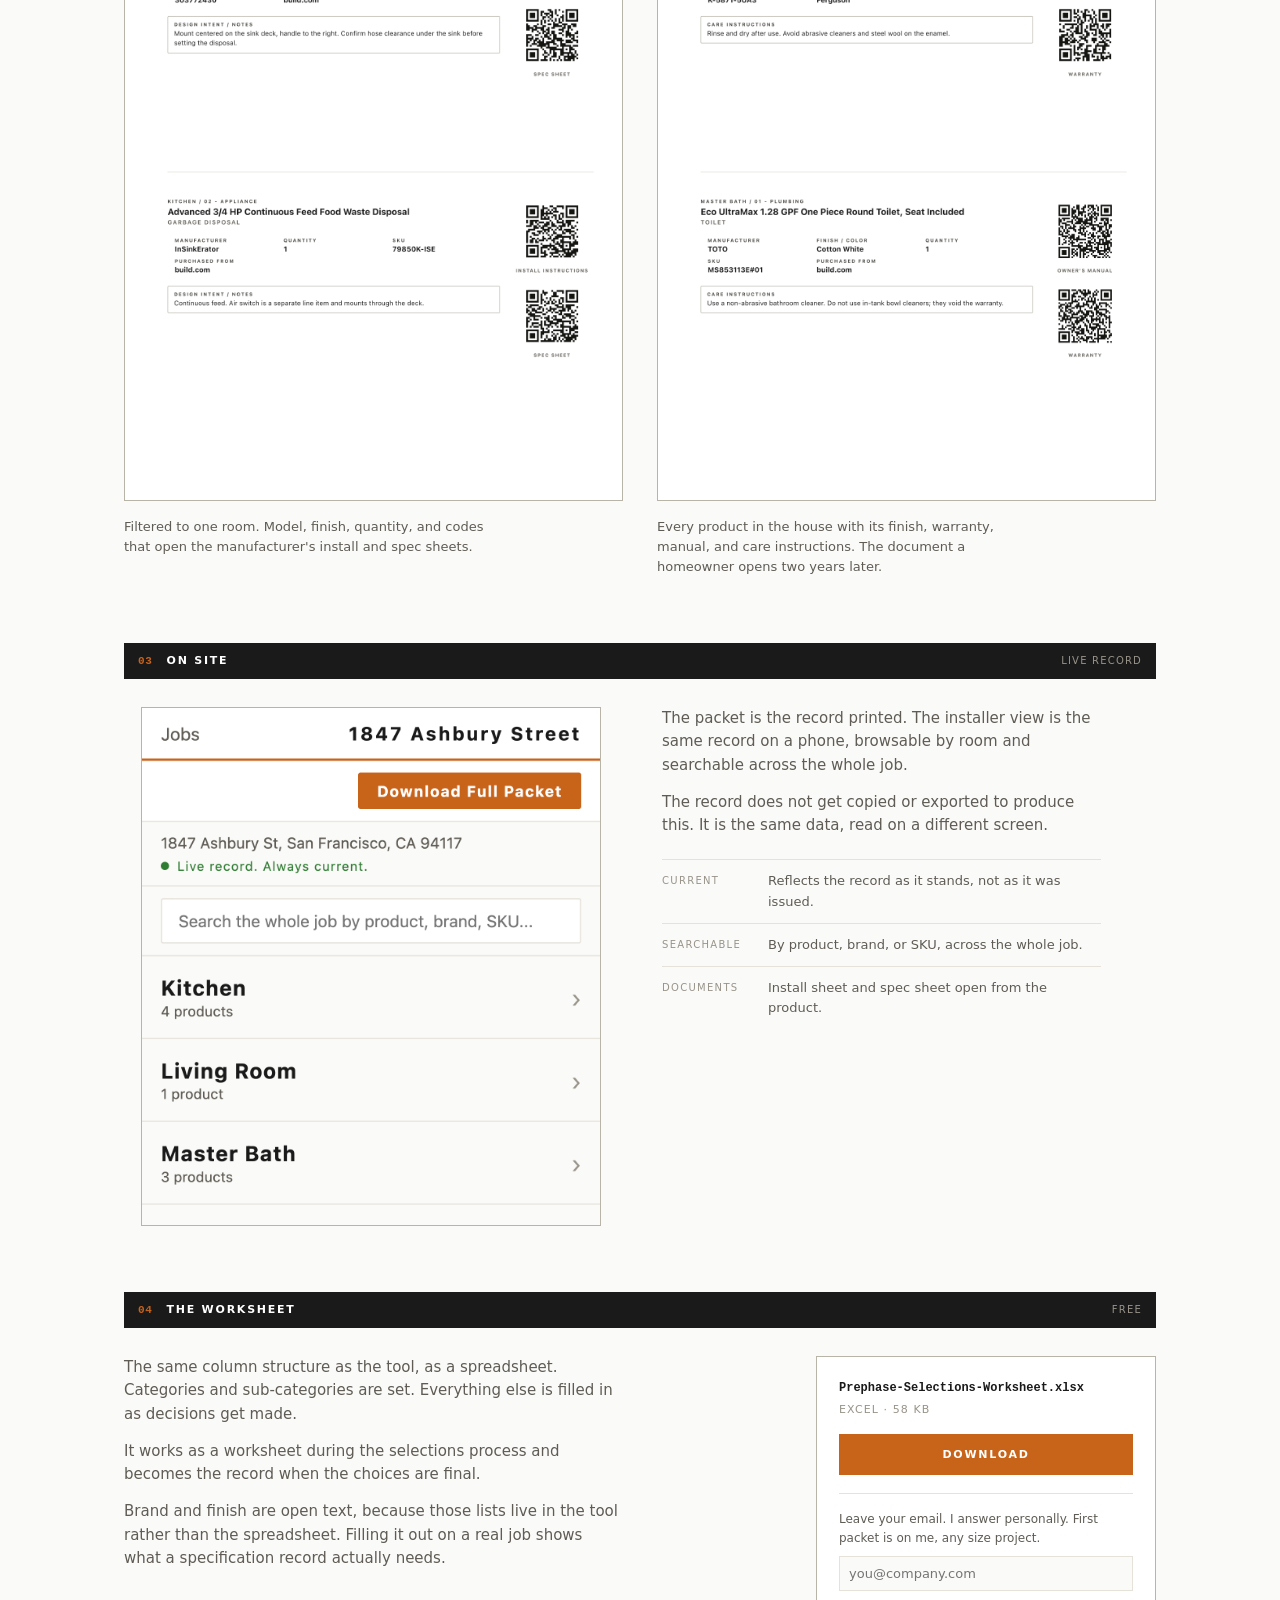
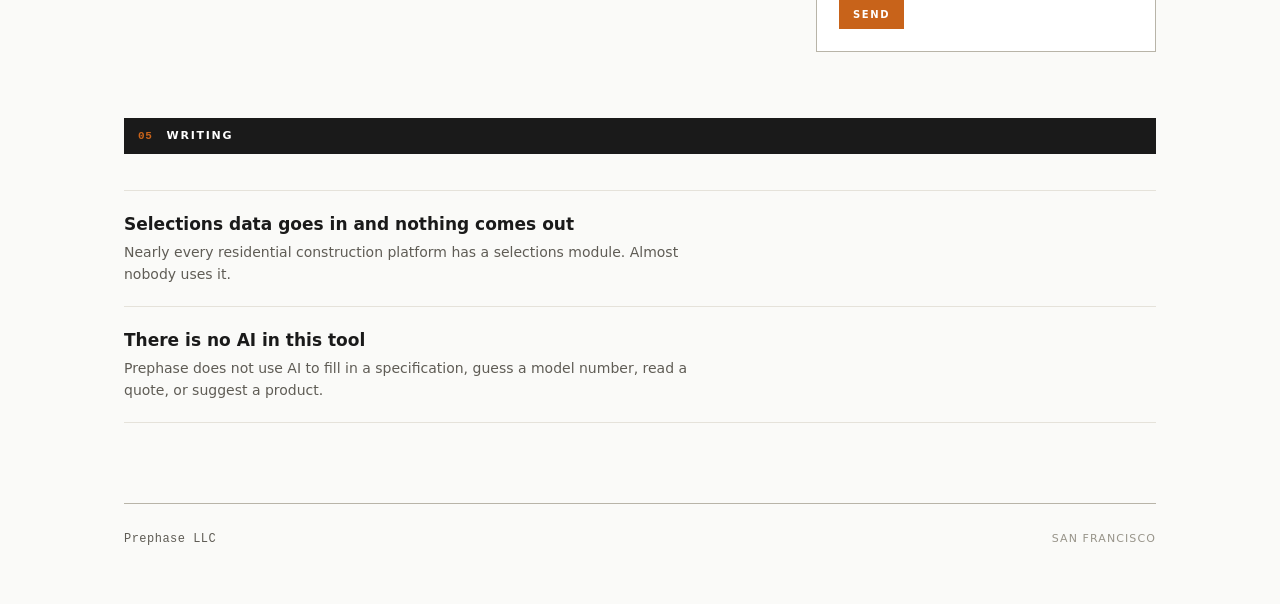
==== commit f4422d63: "Remove introductory note" ====
--- a/index.html
+++ b/index.html
@@ -46,13 +46,6 @@
     <h1>A specification record that produces the documents the job needs.</h1>
     <p>Products are entered once, from the manufacturer's page, into fixed lists. The same record produces the packet the installer works from and the packet the client receives at handover.</p>
     <p>Categories and sub-categories come from set lists. Model numbers, brands, and document links come from the manufacturer's page. Nothing is inferred and no field is filled in automatically.</p>
-  </section>
-
-  <section class="statement">
-    <p>Hello, and thank you for visiting.</p>
-    <p>I spent ten years running residential construction projects. Prephase started as a spreadsheet I built to fix the selections process on my own jobs, because nothing else did. It worked, so I kept building.</p>
-    <p>Have a look around. There is a walkthrough of the tool below, and the packets it produces. The selections worksheet is free, so download it and use it on your own jobs.</p>
-    <p>Cody</p>
   </section>
 
   <div class="band"><span class="num">01</span><span class="nm">Entering a product</span><span class="rt">3 min 42 s</span></div>
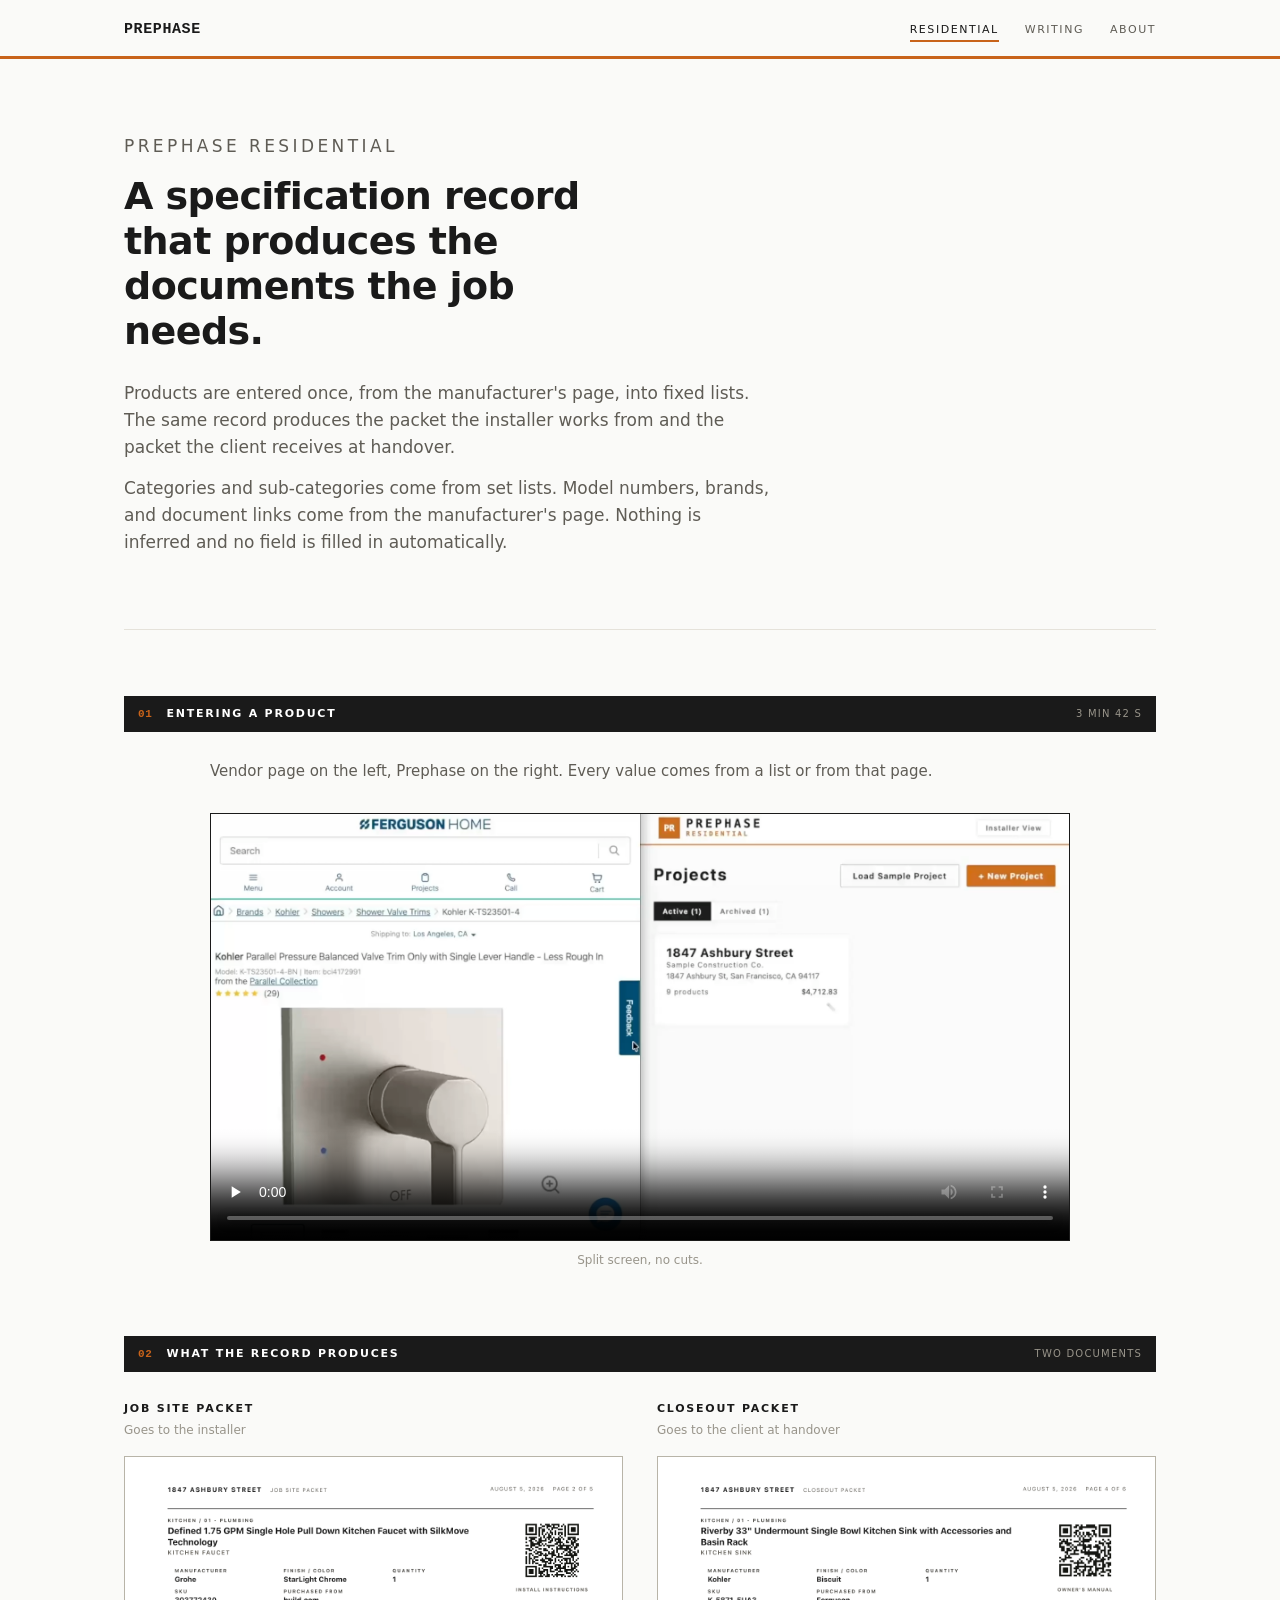
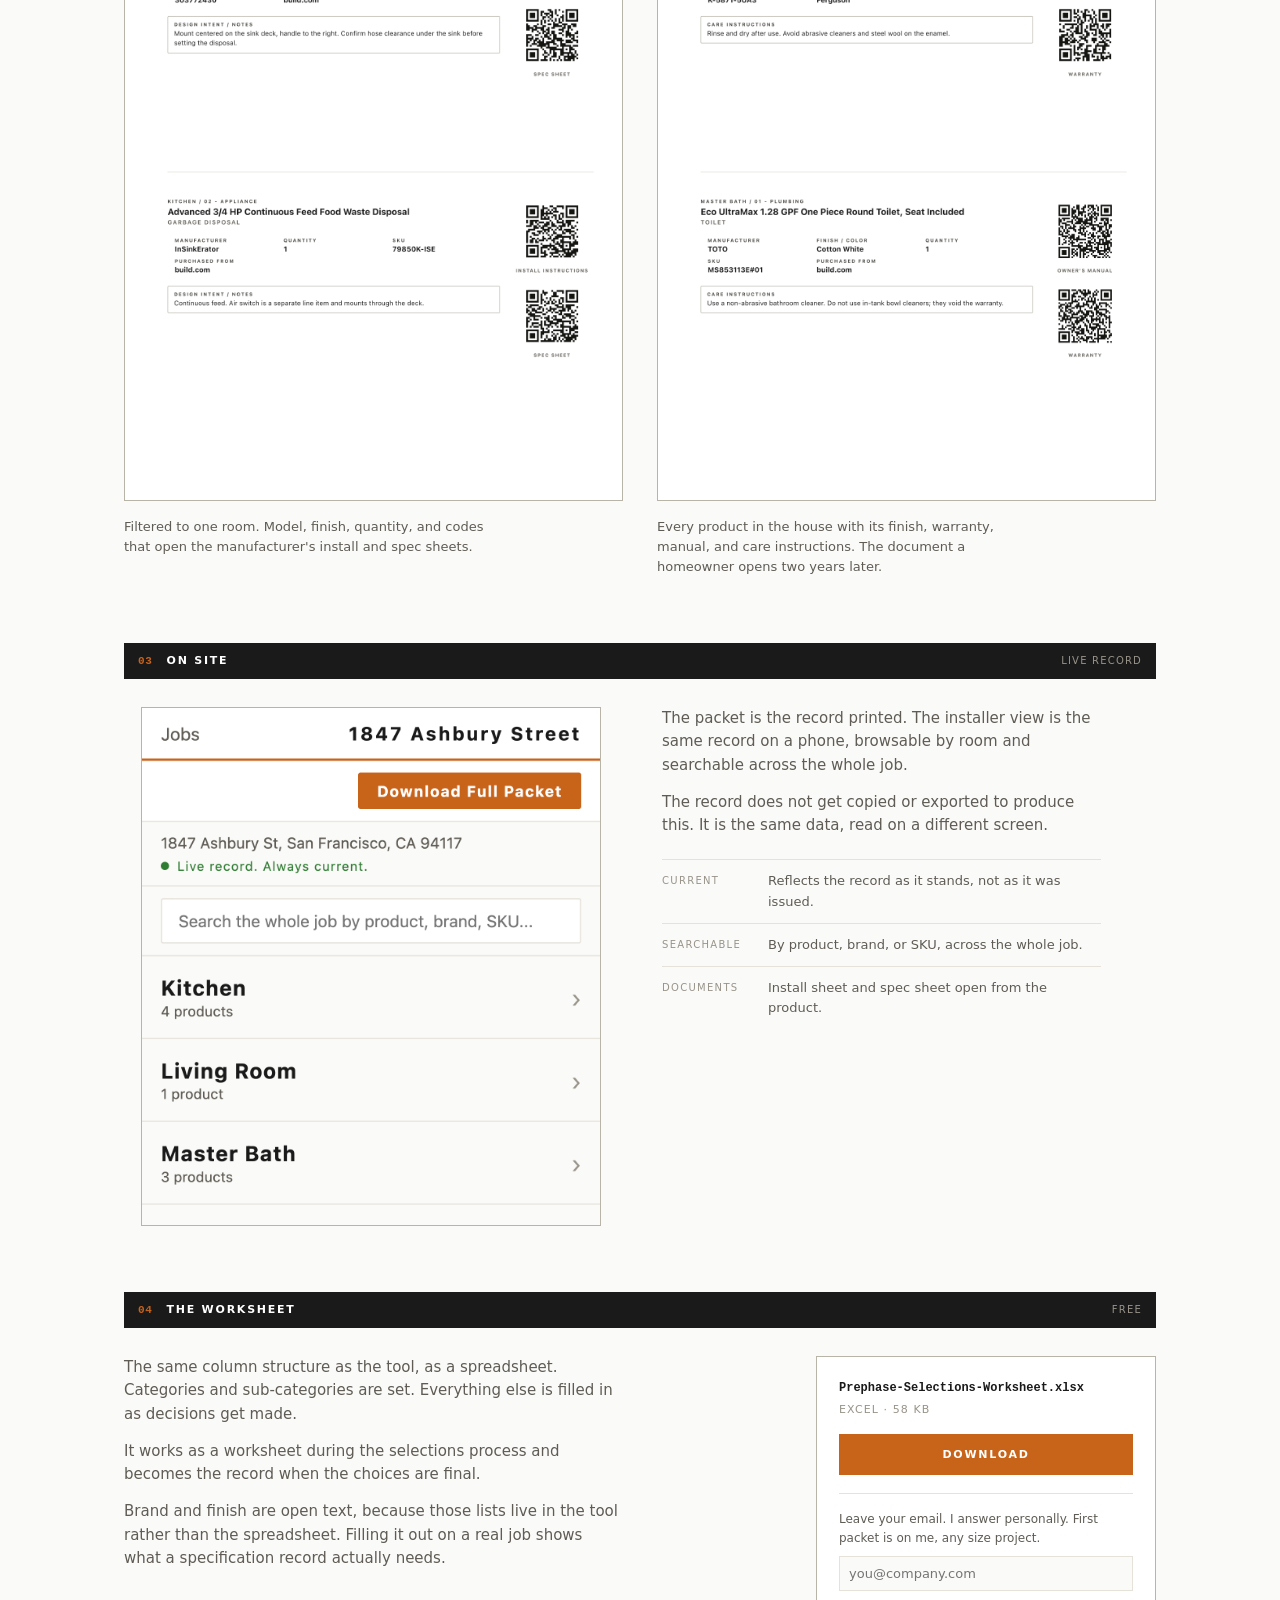
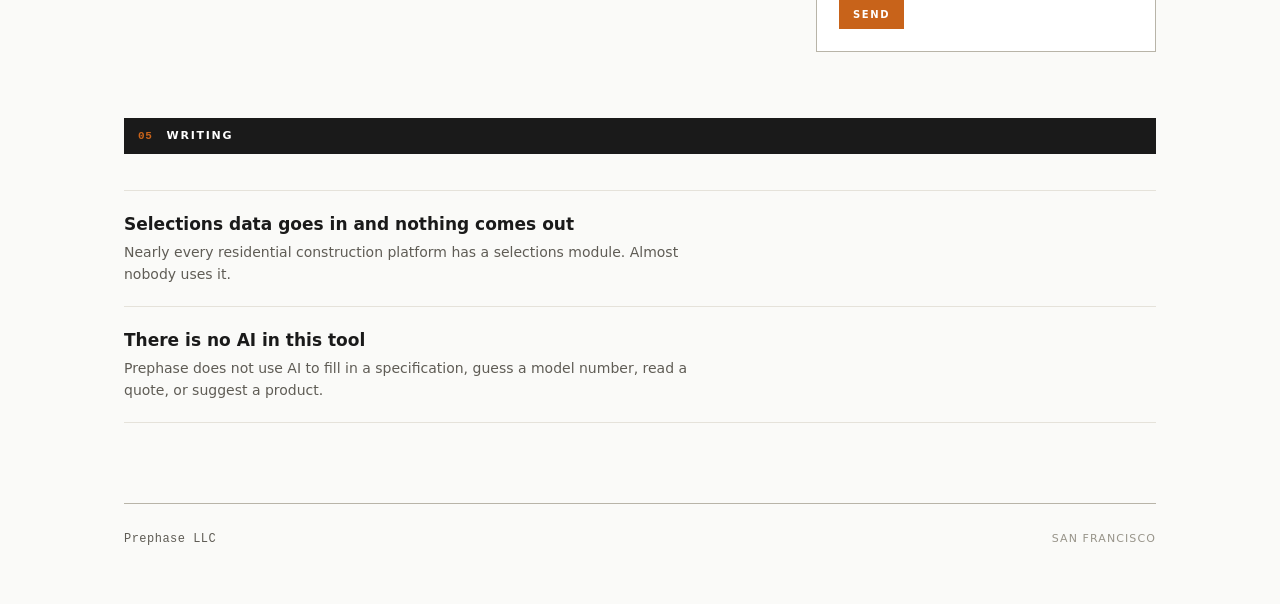
==== commit 055d7a23: "Rewrite contact page as about, relabel nav" ====
--- a/index.html
+++ b/index.html
@@ -34,7 +34,7 @@
     <nav class="nav">
       <a href="/" class="on">Residential</a>
       <a href="/writing">Writing</a>
-      <a href="/contact">Contact</a>
+      <a href="/contact">About</a>
     </nav>
   </div>
 </header>
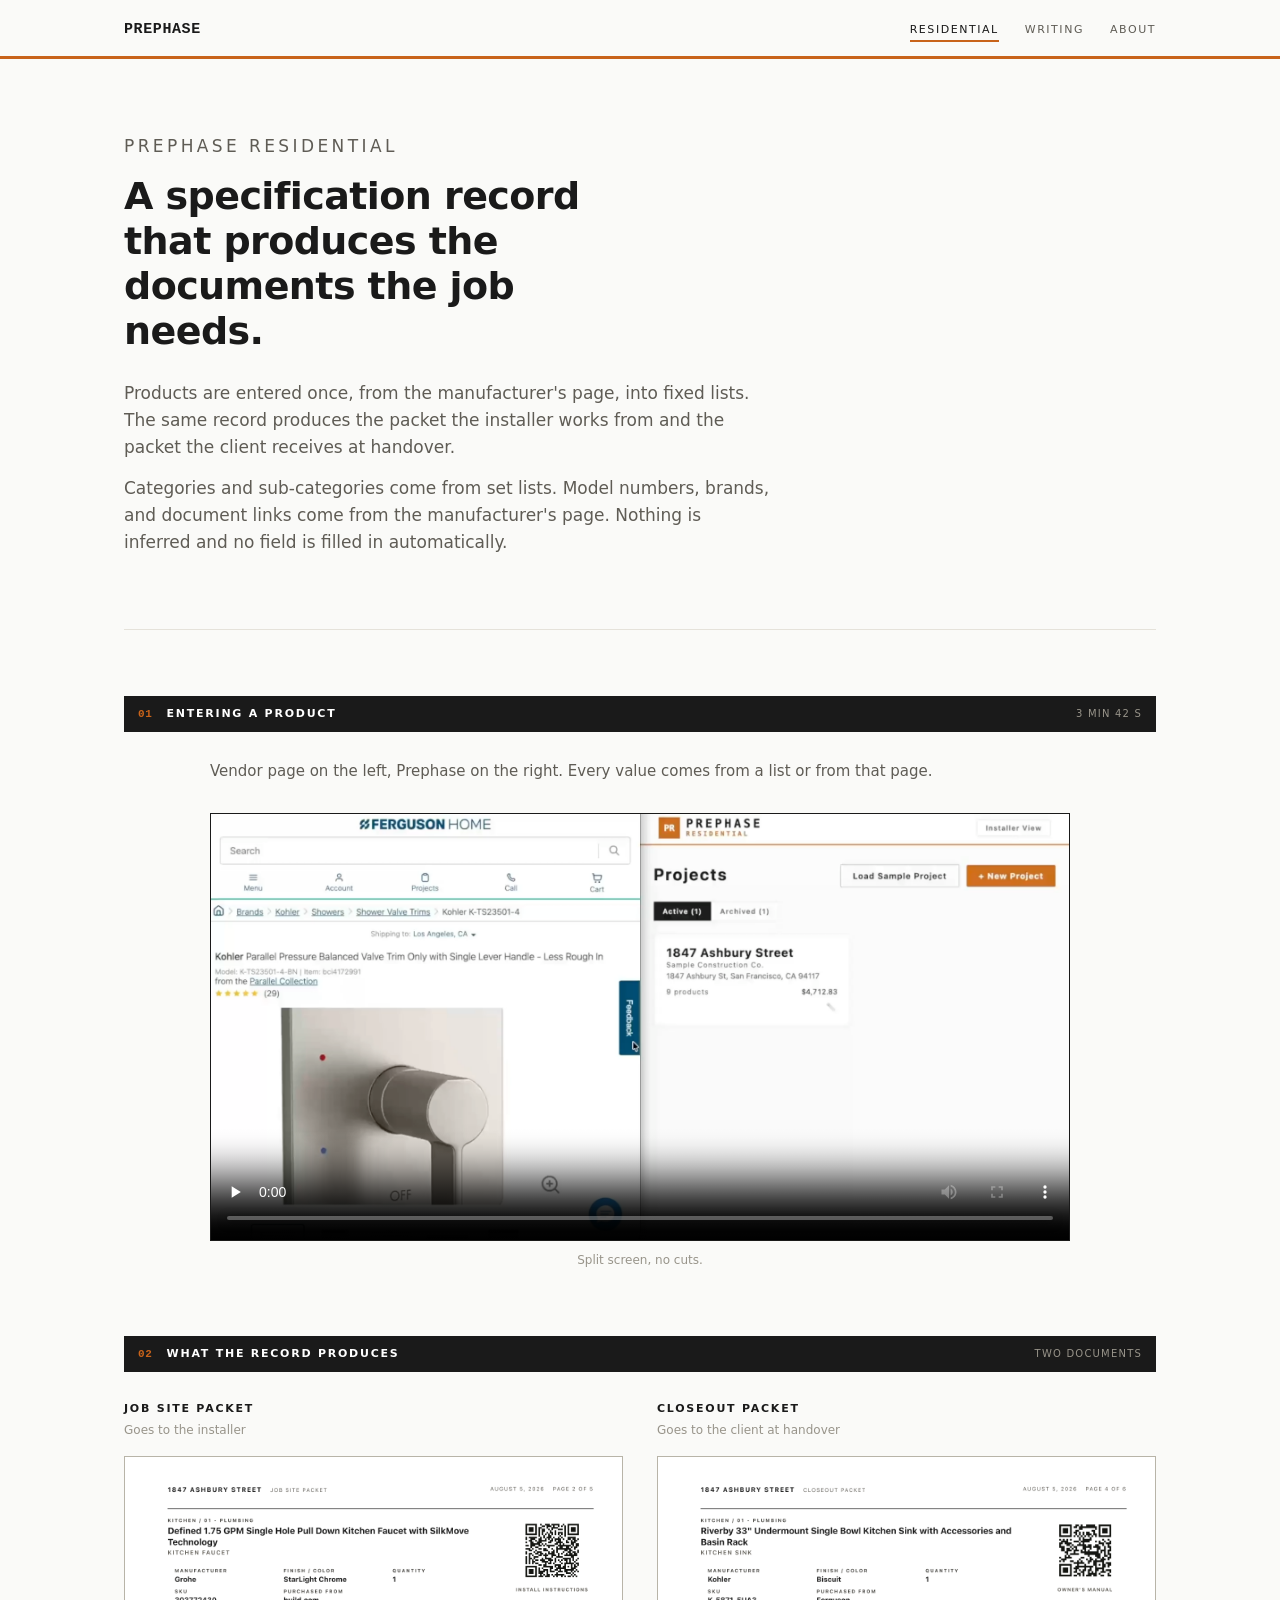
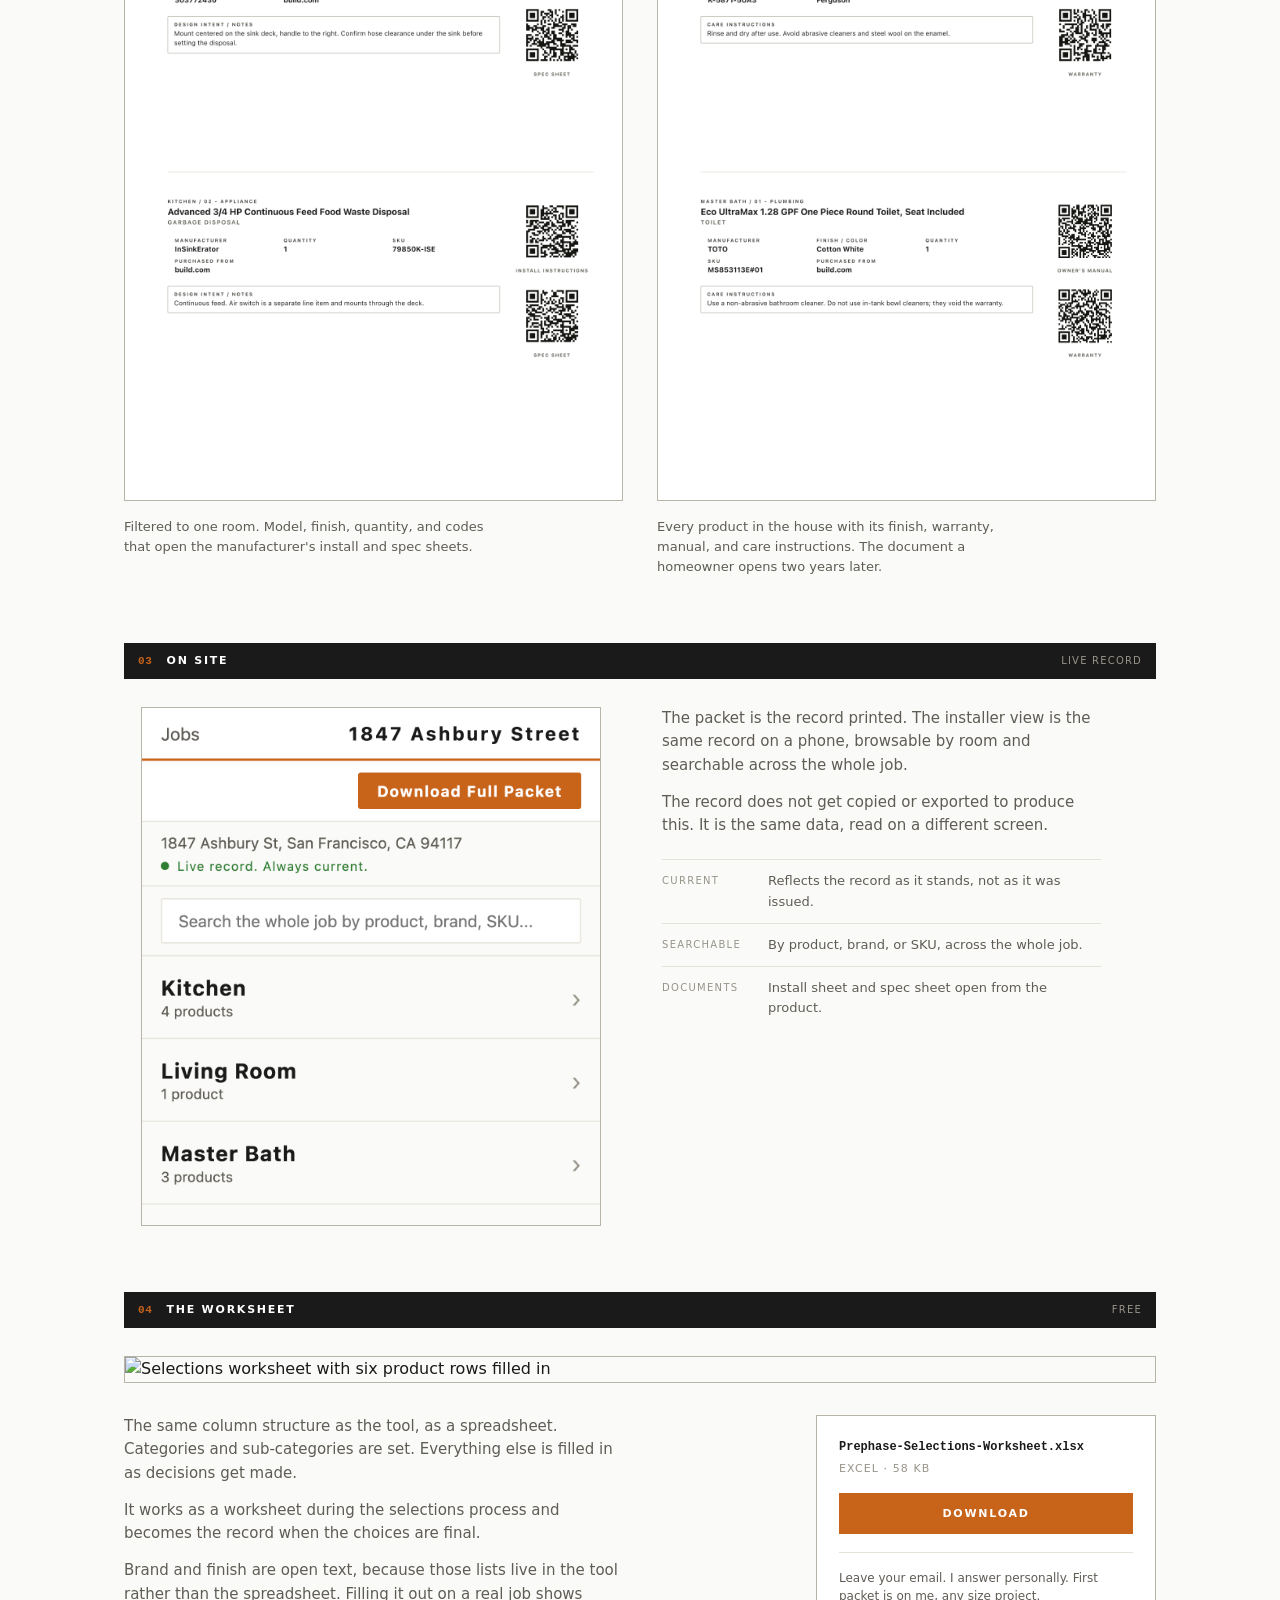
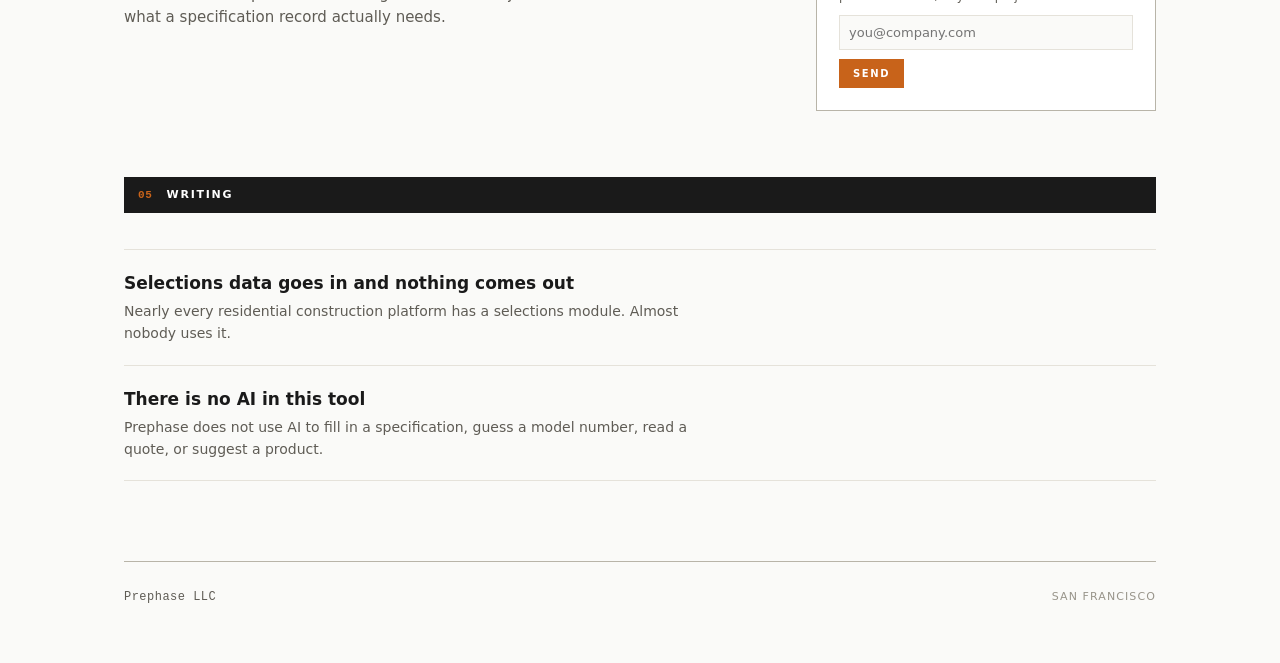
==== commit f8d43d27: "Add worksheet preview image to section 04" ====
--- a/index.html
+++ b/index.html
@@ -98,6 +98,9 @@
 
   <div class="band"><span class="num">04</span><span class="nm">The worksheet</span><span class="rt">Free</span></div>
   <div class="after-band">
+    <div class="packet">
+      <img src="/files/prephase-preview-worksheet.png" alt="Selections worksheet with six product rows filled in">
+    </div>
     <div class="sheet-block">
       <div class="sheet-copy">
         <p>The same column structure as the tool, as a spreadsheet. Categories and sub-categories are set. Everything else is filled in as decisions get made.</p>
--- a/style.css
+++ b/style.css
@@ -138,7 +138,7 @@
 }
 
 /* ---------- worksheet ---------- */
-.sheet-block{display:grid;grid-template-columns:1fr 340px;gap:44px;align-items:start}
+.sheet-block{display:grid;grid-template-columns:1fr 340px;gap:44px;align-items:start;margin-top:32px}
 .sheet-copy p{font-size:15px;color:var(--inkMid);max-width:52ch;margin:0 0 14px}
 .dl{
   background:var(--white);border:1px solid var(--ruleDark);padding:22px;
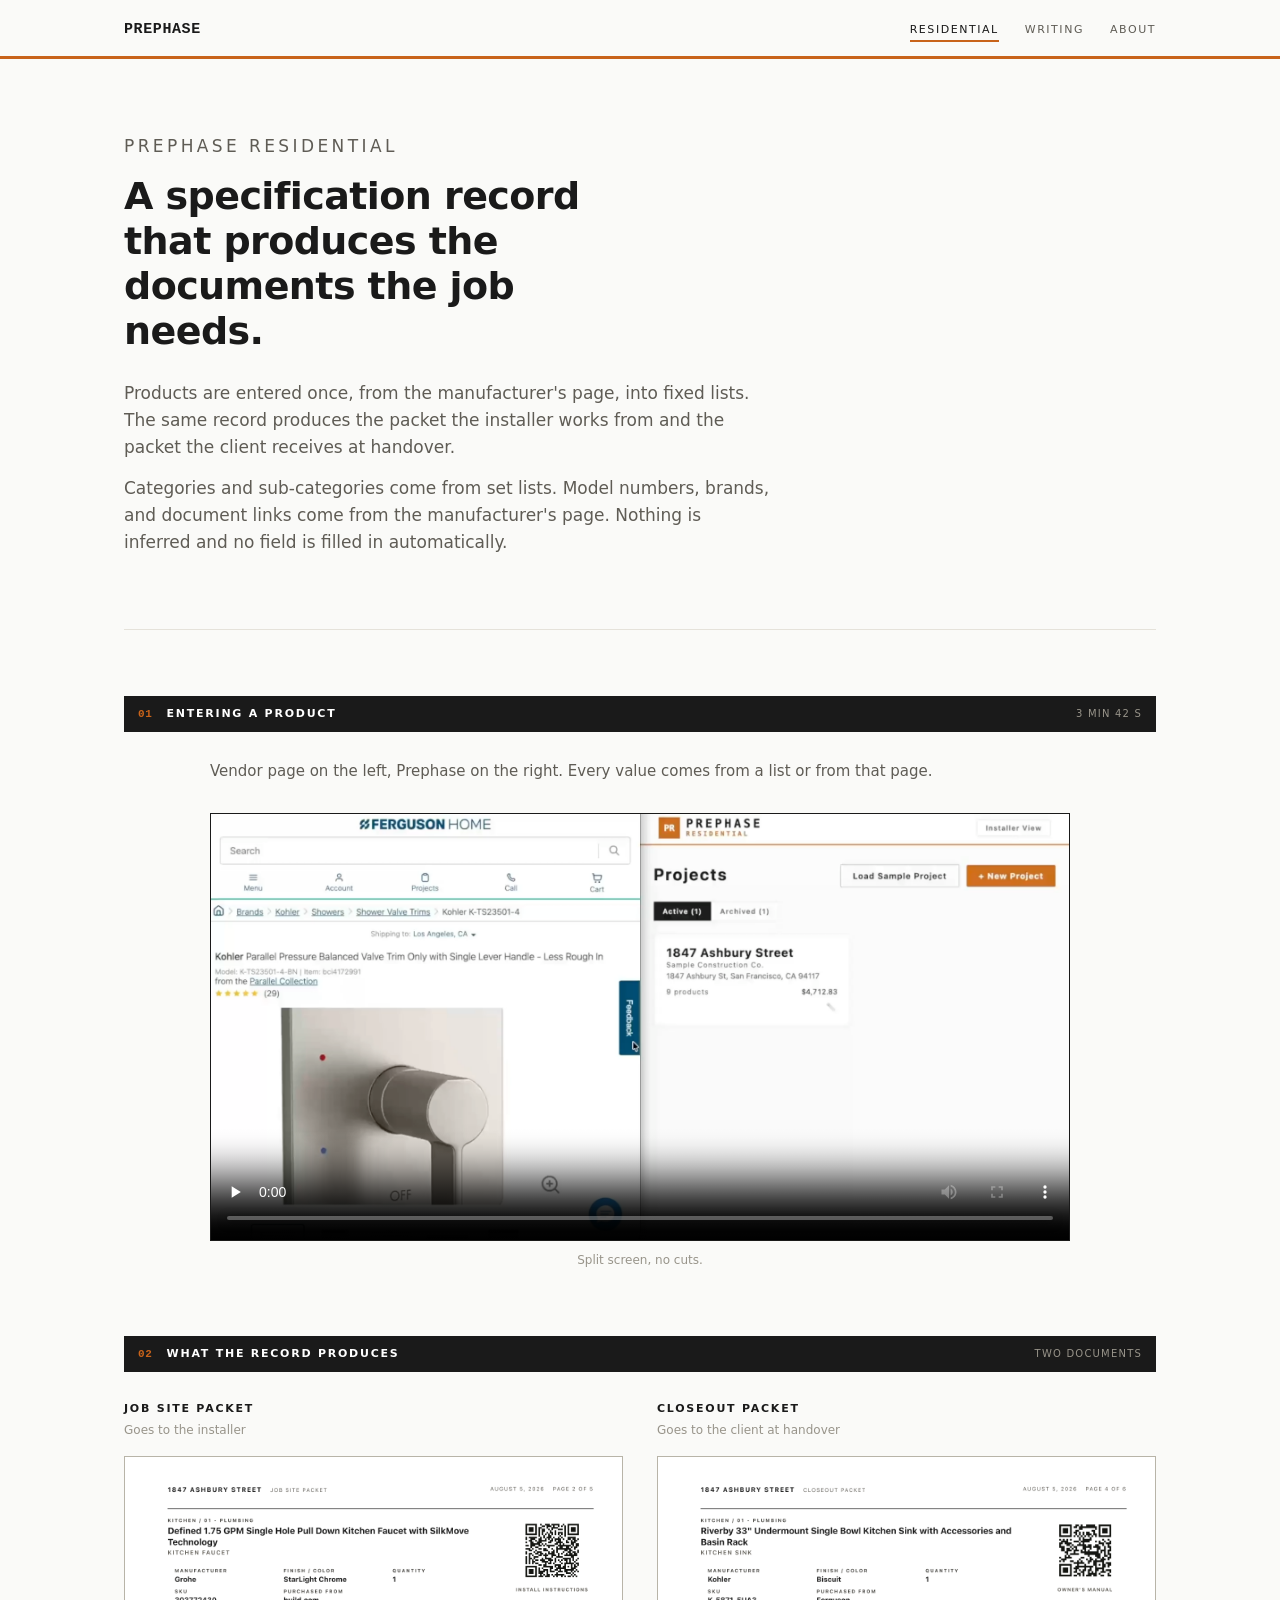
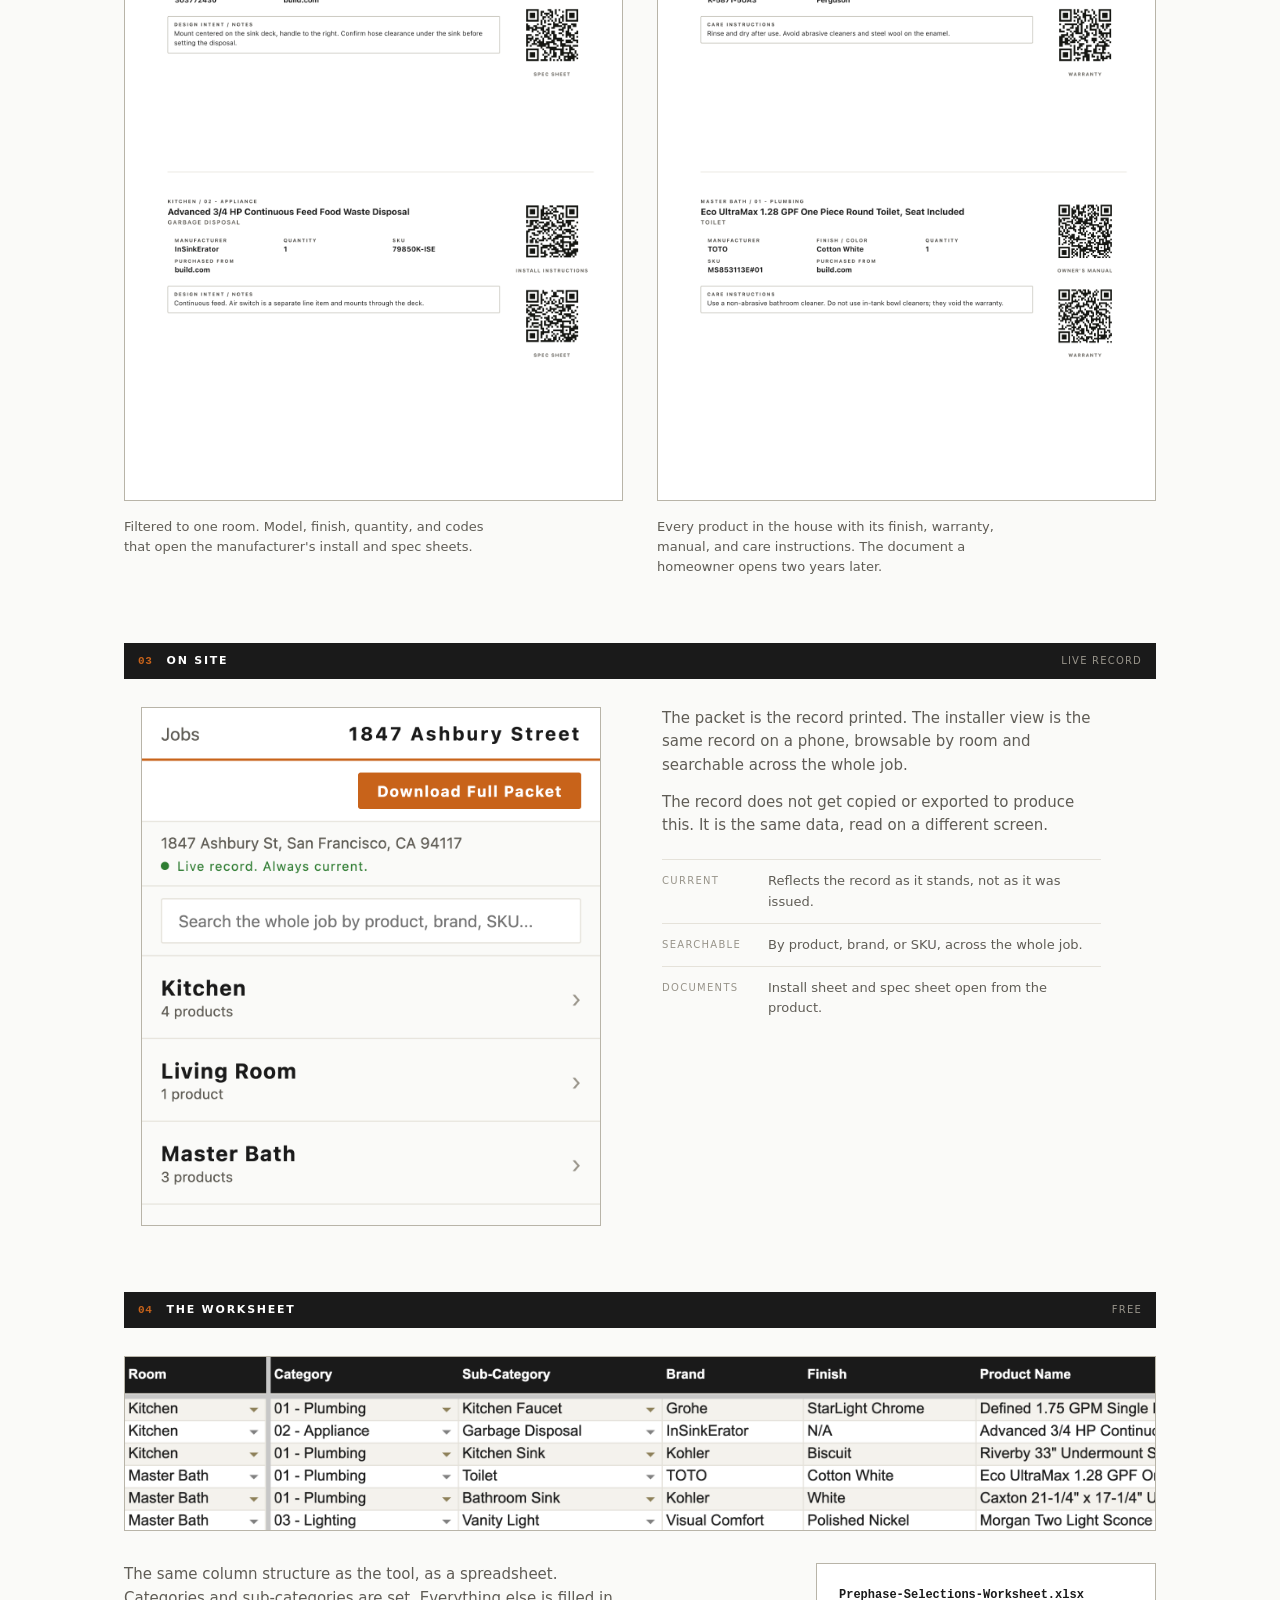
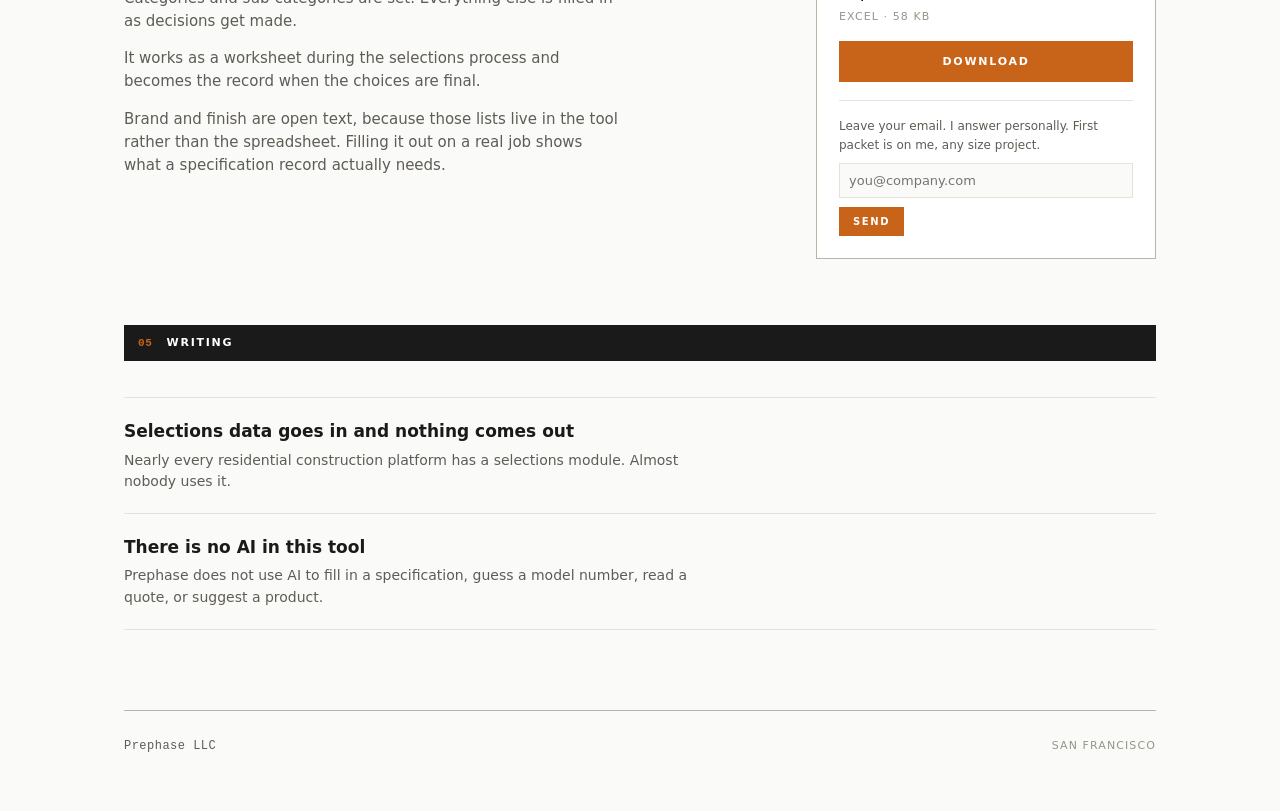
==== commit 589e5570: "Track video play events in GoatCounter" ====
--- a/index.html
+++ b/index.html
@@ -162,6 +162,17 @@
   });
 })();
 </script>
+<script>
+(function(){
+  var video = document.querySelector('.video');
+  if(!video) return;
+  video.addEventListener('play', function(){
+    if(window.goatcounter && window.goatcounter.count){
+      window.goatcounter.count({ path: 'video-play', title: 'Video play', event: true });
+    }
+  }, { once: true });
+})();
+</script>
 <script data-goatcounter="https://prephase.goatcounter.com/count" async src="//gc.zgo.at/count.js"></script>
 <!-- deploy check 2026-08-09 -->
 </body>
